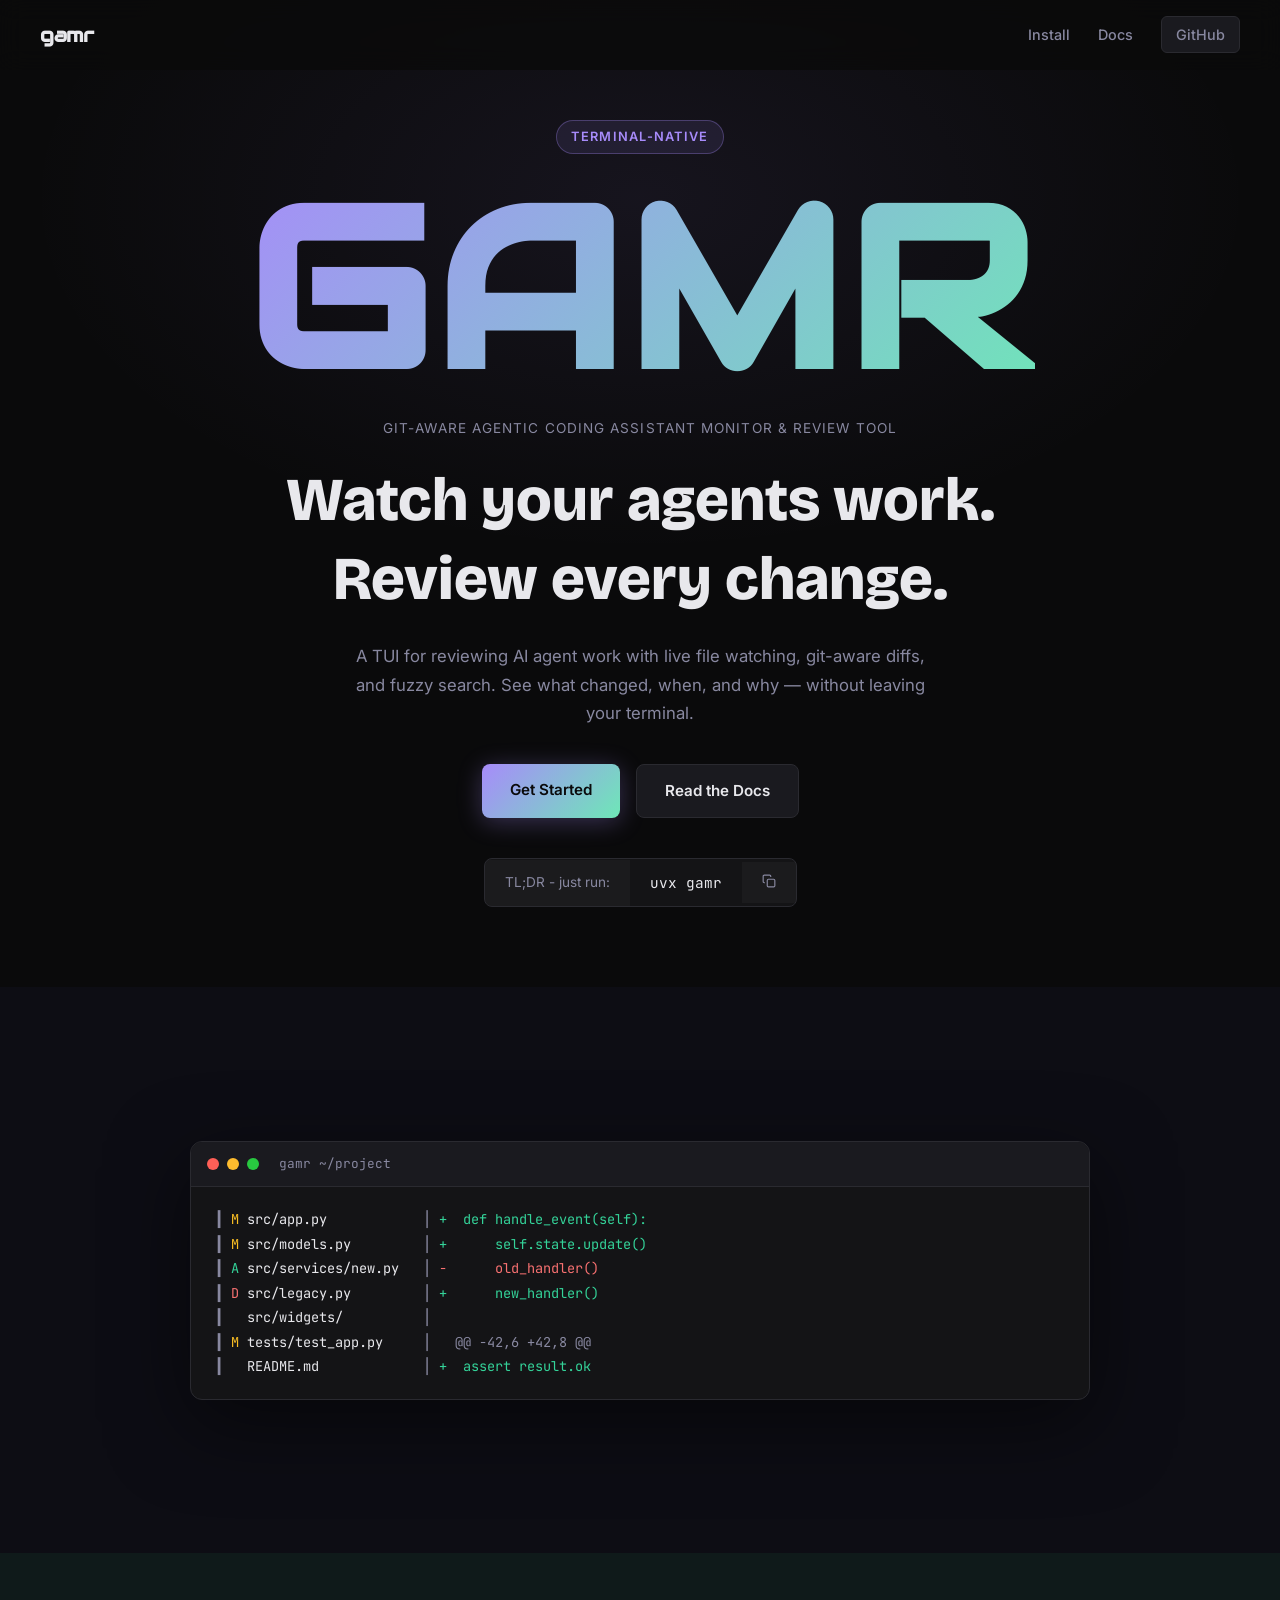
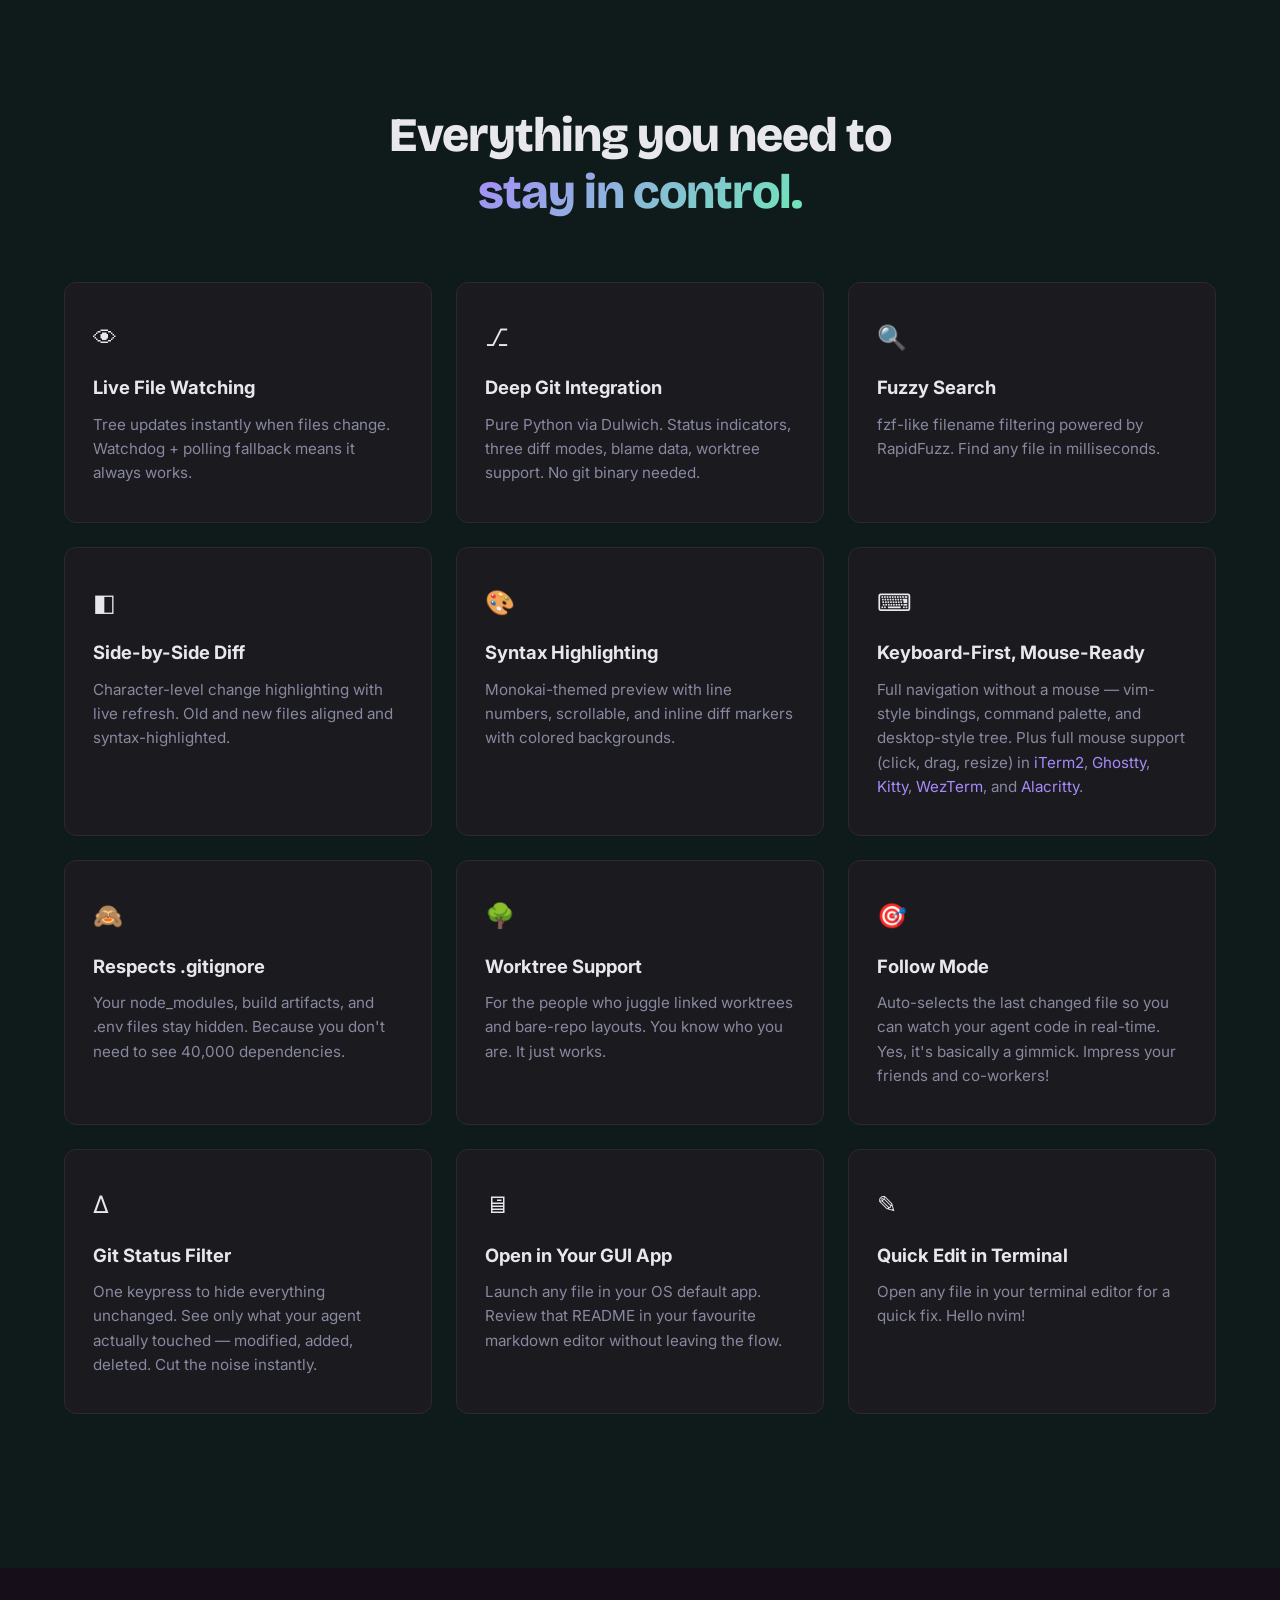
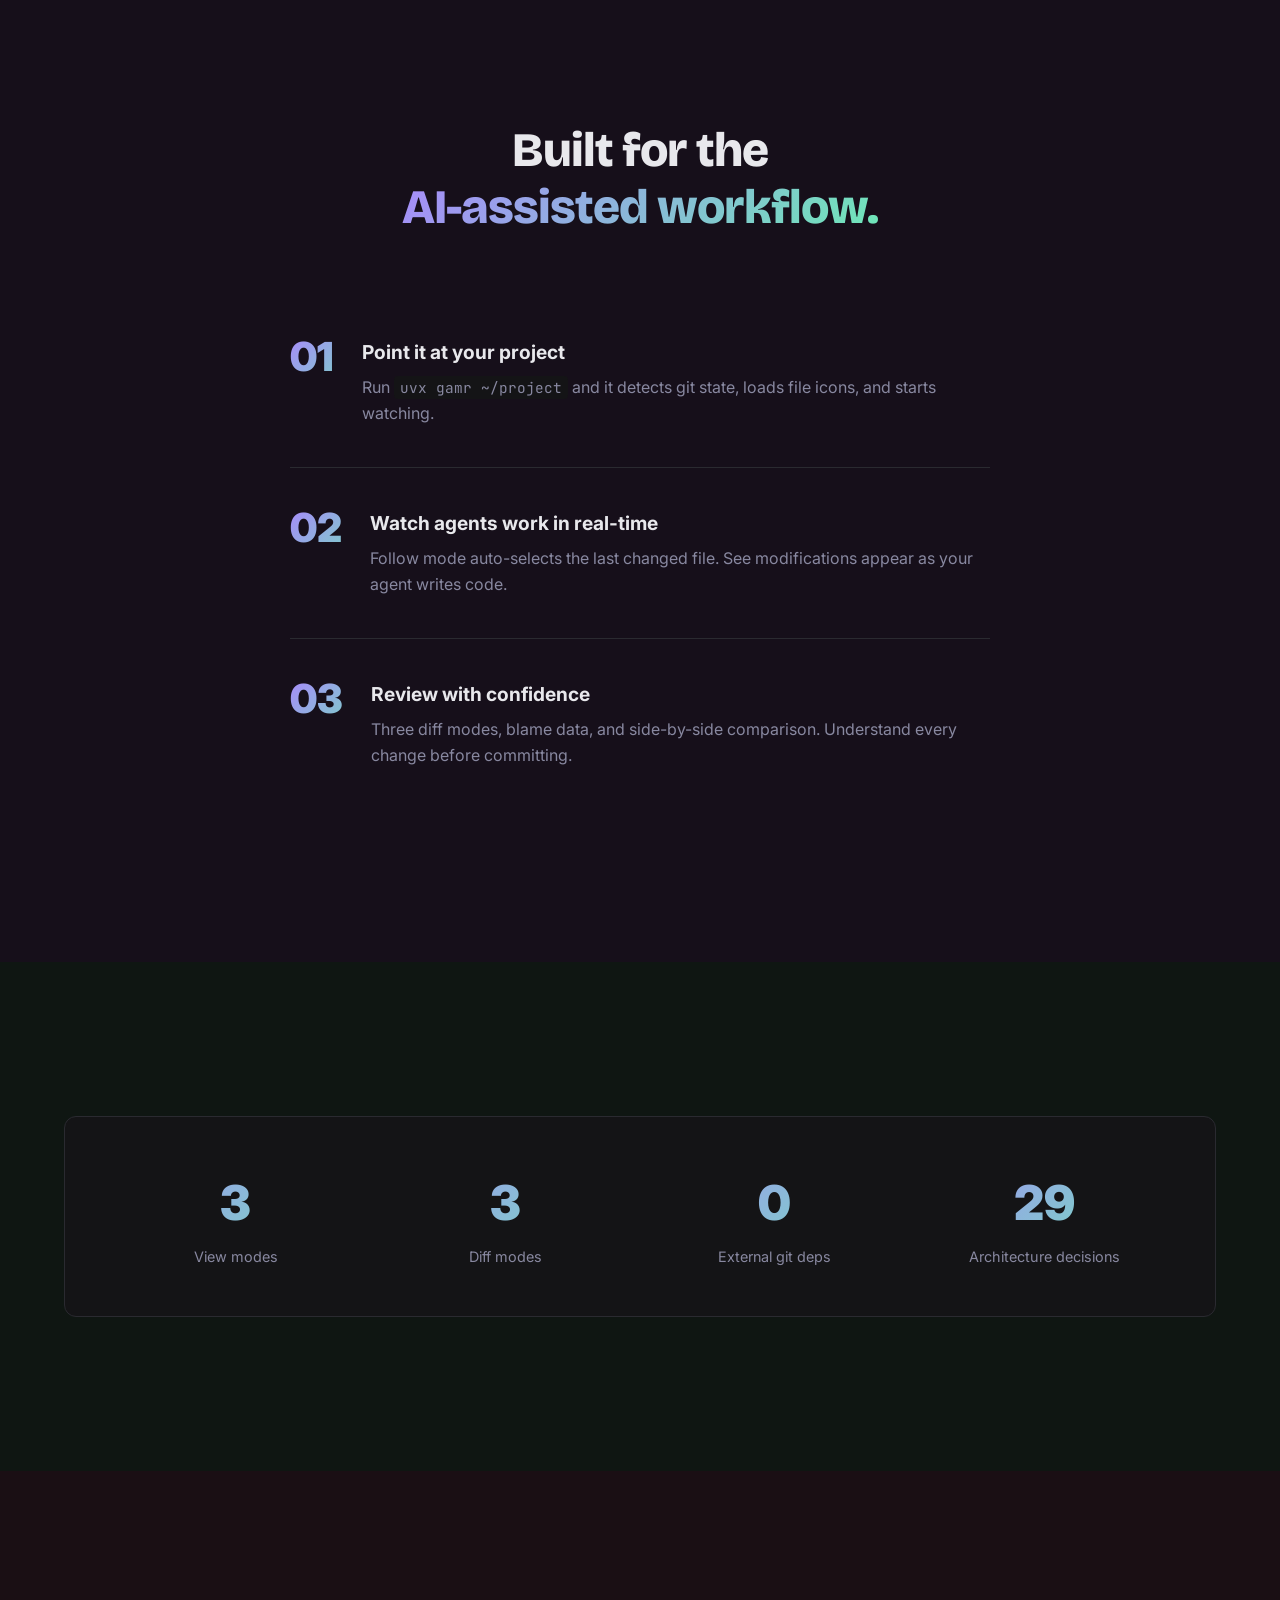
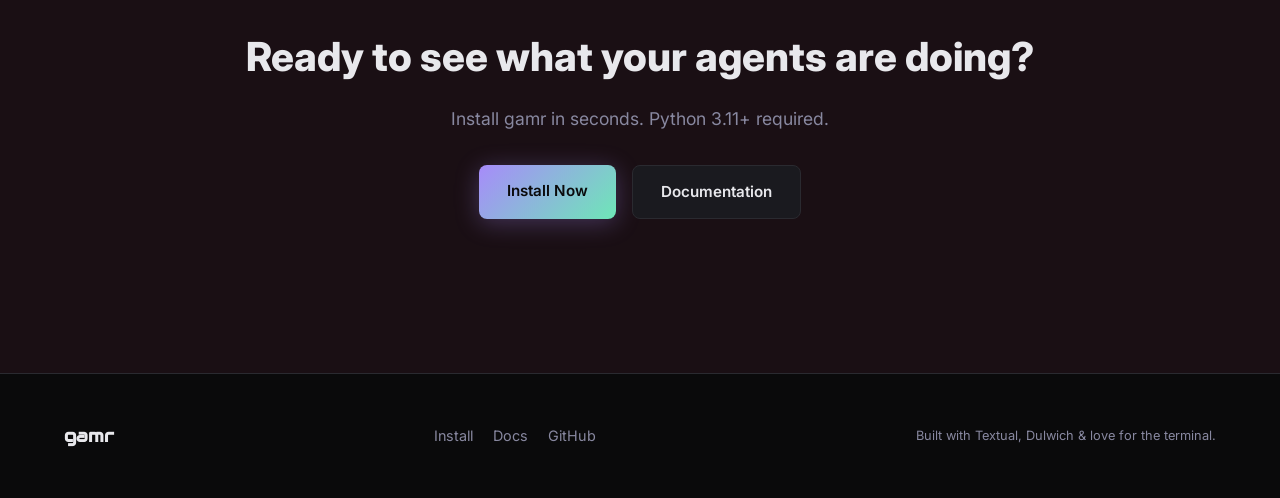
==== website/index.html @ fc8c791a "Add static marketing website" ====
<!DOCTYPE html>
<html lang="en">
<head>
  <meta charset="UTF-8">
  <meta name="viewport" content="width=device-width, initial-scale=1.0">
  <title>gamr — Git-aware Agent Monitor & Review</title>
  <meta name="description" content="A TUI for reviewing AI agent work with live watching, fuzzy search, and diff preview.">
  <link rel="stylesheet" href="style.css">
  <link rel="preconnect" href="https://fonts.googleapis.com">
  <link rel="preconnect" href="https://fonts.gstatic.com" crossorigin>
  <link href="https://fonts.googleapis.com/css2?family=Audiowide&family=Bricolage+Grotesque:wght@700;800&family=Chakra+Petch:wght@700&family=Inter:wght@400;500;600;700;800;900&family=JetBrains+Mono:wght@400;500&display=swap" rel="stylesheet">
</head>
<body>
  <nav class="nav">
    <div class="nav-inner">
      <a href="/" class="nav-logo">gamr</a>
      <div class="nav-links">
        <a href="/install.html">Install</a>
        <a href="/docs.html">Docs</a>
        <a href="https://github.com/edouard/gamr" class="nav-github">GitHub</a>
      </div>
    </div>
  </nav>

  <!-- Hero -->
  <section class="hero">
    <div class="hero-content">
      <div class="hero-badge reveal">Terminal-native</div>
      <h1 class="hero-logo reveal"><span class="gradient-text">GAMR</span></h1>
      <p class="hero-acronym reveal">Git-aware Agentic coding assistant Monitor &amp; Review tool</p>
      <p class="hero-headline reveal">Watch your agents work. Review every change.</p>
      <p class="hero-sub reveal">A TUI for reviewing AI agent work with live file watching, git-aware diffs, and fuzzy search. See what changed, when, and why — without leaving your terminal.</p>
      <div class="hero-actions reveal">
        <a href="/install.html" class="btn btn-primary">Get Started</a>
        <a href="/docs.html" class="btn btn-secondary">Read the Docs</a>
      </div>
      <div class="hero-install reveal">
        <span class="hero-install-label">TL;DR - just run:</span>
        <code>uvx gamr</code>
        <button class="hero-install-copy" data-code="uvx gamr" title="Copy">
          <svg width="14" height="14" viewBox="0 0 24 24" fill="none" stroke="currentColor" stroke-width="2"><rect x="9" y="9" width="13" height="13" rx="2"/><path d="M5 15H4a2 2 0 01-2-2V4a2 2 0 012-2h9a2 2 0 012 2v1"/></svg>
        </button>
      </div>
    </div>
  </section>

  <!-- Demo -->
  <section class="section demo-section">
    <div class="container">
      <div class="demo-window reveal">
        <div class="demo-titlebar">
          <span class="demo-dot red"></span>
          <span class="demo-dot yellow"></span>
          <span class="demo-dot green"></span>
          <span class="demo-title">gamr ~/project</span>
        </div>
        <div class="demo-body">
          <pre class="demo-code"><span class="dim">┃</span> <span class="file-m">M</span> src/app.py            <span class="dim">│</span> <span class="diff-add">+  def handle_event(self):</span>
<span class="dim">┃</span> <span class="file-m">M</span> src/models.py         <span class="dim">│</span> <span class="diff-add">+      self.state.update()</span>
<span class="dim">┃</span> <span class="file-a">A</span> src/services/new.py   <span class="dim">│</span> <span class="diff-del">-      old_handler()</span>
<span class="dim">┃</span> <span class="file-d">D</span> src/legacy.py         <span class="dim">│</span> <span class="diff-add">+      new_handler()</span>
<span class="dim">┃</span>   src/widgets/          <span class="dim">│</span>
<span class="dim">┃</span> <span class="file-m">M</span> tests/test_app.py     <span class="dim">│</span> <span class="dim">  @@ -42,6 +42,8 @@</span>
<span class="dim">┃</span>   README.md             <span class="dim">│</span> <span class="diff-add">+  assert result.ok</span></pre>
        </div>
      </div>
    </div>
  </section>

  <!-- Features -->
  <section class="section features-section">
    <div class="container">
      <h2 class="section-title reveal">Everything you need to<br><span class="gradient-text">stay in control.</span></h2>
      <div class="features-grid">
        <div class="feature-card reveal">
          <div class="feature-icon">👁</div>
          <h3>Live File Watching</h3>
          <p>Tree updates instantly when files change. Watchdog + polling fallback means it always works.</p>
        </div>
        <div class="feature-card reveal">
          <div class="feature-icon">⎇</div>
          <h3>Deep Git Integration</h3>
          <p>Pure Python via Dulwich. Status indicators, three diff modes, blame data, worktree support. No git binary needed.</p>
        </div>
        <div class="feature-card reveal">
          <div class="feature-icon">🔍</div>
          <h3>Fuzzy Search</h3>
          <p>fzf-like filename filtering powered by RapidFuzz. Find any file in milliseconds.</p>
        </div>
        <div class="feature-card reveal">
          <div class="feature-icon">◧</div>
          <h3>Side-by-Side Diff</h3>
          <p>Character-level change highlighting with live refresh. Old and new files aligned and syntax-highlighted.</p>
        </div>
        <div class="feature-card reveal">
          <div class="feature-icon">🎨</div>
          <h3>Syntax Highlighting</h3>
          <p>Monokai-themed preview with line numbers, scrollable, and inline diff markers with colored backgrounds.</p>
        </div>
        <div class="feature-card reveal">
          <div class="feature-icon">⌨</div>
          <h3>Keyboard-First, Mouse-Ready</h3>
          <p>Full navigation without a mouse — vim-style bindings, command palette, and desktop-style tree. Plus full mouse support (click, drag, resize) in <a href="https://iterm2.com/">iTerm2</a>, <a href="https://ghostty.org/">Ghostty</a>, <a href="https://sw.kovidgoyal.net/kitty/">Kitty</a>, <a href="https://wezfurlong.org/wezterm/">WezTerm</a>, and <a href="https://github.com/alacritty/alacritty">Alacritty</a>.</p>
        </div>
        <div class="feature-card reveal">
          <div class="feature-icon">🙈</div>
          <h3>Respects .gitignore</h3>
          <p>Your node_modules, build artifacts, and .env files stay hidden. Because you don't need to see 40,000 dependencies.</p>
        </div>
        <div class="feature-card reveal">
          <div class="feature-icon">🌳</div>
          <h3>Worktree Support</h3>
          <p>For the people who juggle linked worktrees and bare-repo layouts. You know who you are. It just works.</p>
        </div>
        <div class="feature-card reveal">
          <div class="feature-icon">🎯</div>
          <h3>Follow Mode</h3>
          <p>Auto-selects the last changed file so you can watch your agent code in real-time. Yes, it's basically a gimmick. Impress your friends and co-workers!</p>
        </div>
        <div class="feature-card reveal">
          <div class="feature-icon">Δ</div>
          <h3>Git Status Filter</h3>
          <p>One keypress to hide everything unchanged. See only what your agent actually touched — modified, added, deleted. Cut the noise instantly.</p>
        </div>
        <div class="feature-card reveal">
          <div class="feature-icon">🖥</div>
          <h3>Open in Your GUI App</h3>
          <p>Launch any file in your OS default app. Review that README in your favourite markdown editor without leaving the flow.</p>
        </div>
        <div class="feature-card reveal">
          <div class="feature-icon">✎</div>
          <h3>Quick Edit in Terminal</h3>
          <p>Open any file in your terminal editor for a quick fix. Hello nvim!</p>
        </div>
      </div>
    </div>
  </section>

  <!-- How it works -->
  <section class="section how-section">
    <div class="container">
      <h2 class="section-title reveal">Built for the<br><span class="gradient-text">AI-assisted workflow.</span></h2>
      <div class="how-steps">
        <div class="how-step reveal">
          <div class="how-number">01</div>
          <div class="how-content">
            <h3>Point it at your project</h3>
            <p>Run <code>uvx gamr ~/project</code> and it detects git state, loads file icons, and starts watching.</p>
          </div>
        </div>
        <div class="how-step reveal">
          <div class="how-number">02</div>
          <div class="how-content">
            <h3>Watch agents work in real-time</h3>
            <p>Follow mode auto-selects the last changed file. See modifications appear as your agent writes code.</p>
          </div>
        </div>
        <div class="how-step reveal">
          <div class="how-number">03</div>
          <div class="how-content">
            <h3>Review with confidence</h3>
            <p>Three diff modes, blame data, and side-by-side comparison. Understand every change before committing.</p>
          </div>
        </div>
      </div>
    </div>
  </section>

  <!-- Stats / Highlights -->
  <section class="section stats-section">
    <div class="container">
      <div class="stats-grid reveal">
        <div class="stat">
          <div class="stat-value">3</div>
          <div class="stat-label">View modes</div>
        </div>
        <div class="stat">
          <div class="stat-value">3</div>
          <div class="stat-label">Diff modes</div>
        </div>
        <div class="stat">
          <div class="stat-value">0</div>
          <div class="stat-label">External git deps</div>
        </div>
        <div class="stat">
          <div class="stat-value">29</div>
          <div class="stat-label">Architecture decisions</div>
        </div>
      </div>
    </div>
  </section>

  <!-- CTA -->
  <section class="section cta-section">
    <div class="container">
      <div class="cta-content reveal">
        <h2>Ready to see what your agents are doing?</h2>
        <p>Install gamr in seconds. Python 3.11+ required.</p>
        <div class="hero-actions">
          <a href="/install.html" class="btn btn-primary">Install Now</a>
          <a href="/docs.html" class="btn btn-secondary">Documentation</a>
        </div>
      </div>
    </div>
  </section>

  <footer class="footer">
    <div class="container">
      <div class="footer-inner">
        <div class="footer-brand">gamr</div>
        <div class="footer-links">
          <a href="/install.html">Install</a>
          <a href="/docs.html">Docs</a>
          <a href="https://github.com/edouard/gamr">GitHub</a>
        </div>
        <div class="footer-copy">Built with Textual, Dulwich &amp; love for the terminal.</div>
      </div>
    </div>
  </footer>

  <script src="main.js"></script>
</body>
</html>
---- website/style.css ----
/* === Reset & Base === */
*, *::before, *::after { box-sizing: border-box; margin: 0; padding: 0; }

:root {
  --bg: #0a0a0b;
  --bg-raised: #141416;
  --bg-card: #1a1a1f;
  --border: #2a2a30;
  --text: #e8e8ec;
  --text-dim: #8888a0;
  --accent: #a78bfa;
  --accent-2: #6ee7b7;
  --gradient: linear-gradient(135deg, #a78bfa 0%, #6ee7b7 100%);
  --gradient-subtle: linear-gradient(135deg, rgba(167,139,250,0.15) 0%, rgba(110,231,183,0.08) 100%);
  --font: 'Inter', -apple-system, sans-serif;
  --font-display: 'Bricolage Grotesque', sans-serif;
  --font-logo: 'Audiowide', sans-serif;
  --mono: 'JetBrains Mono', monospace;
  --radius: 12px;
  --radius-sm: 8px;
  --max-w: 1200px;
  --section-pad: clamp(80px, 12vw, 160px);
}

html { scroll-behavior: smooth; }

body {
  font-family: var(--font);
  background: var(--bg);
  color: var(--text);
  line-height: 1.6;
  -webkit-font-smoothing: antialiased;
  overflow-x: hidden;
}

a { color: var(--accent); text-decoration: none; transition: opacity 0.2s; }
a:hover { opacity: 0.8; }
code { font-family: var(--mono); font-size: 0.9em; background: var(--bg-raised); padding: 2px 6px; border-radius: 4px; }

.container { max-width: var(--max-w); margin: 0 auto; padding: 0 24px; }
.container-narrow { max-width: 800px; margin: 0 auto; padding: 0 24px; }

/* === Nav === */
.nav {
  position: fixed;
  top: 0; left: 0; right: 0;
  z-index: 100;
  padding: 16px 24px;
  backdrop-filter: blur(12px);
  background: rgba(10,10,11,0.8);
  border-bottom: 1px solid var(--border);
}
.nav-inner {
  max-width: var(--max-w);
  margin: 0 auto;
  display: flex;
  align-items: center;
  justify-content: space-between;
}
.nav-logo {
  font-family: var(--font-logo);
  font-size: 1.25rem;
  font-weight: 700;
  color: var(--text);
  letter-spacing: -0.02em;
}
.nav-links { display: flex; gap: 28px; align-items: center; }
.nav-links a { color: var(--text-dim); font-size: 0.9rem; font-weight: 500; transition: color 0.2s; }
.nav-links a:hover, .nav-links a.active { color: var(--text); opacity: 1; }
.nav-github { background: var(--bg-card); padding: 6px 14px; border-radius: 6px; border: 1px solid var(--border); }

/* === Hero === */
.hero {
  min-height: 100vh;
  display: flex;
  align-items: center;
  justify-content: center;
  text-align: center;
  padding: 120px 24px 80px;
  position: relative;
}
.hero::before {
  content: '';
  position: absolute;
  inset: 0;
  background: radial-gradient(ellipse 80% 60% at 50% 20%, rgba(167,139,250,0.08) 0%, transparent 60%);
  pointer-events: none;
}
.hero-small { min-height: 50vh; padding: 140px 24px 60px; }
.hero-content { position: relative; max-width: 800px; }
.hero-badge {
  display: inline-block;
  font-size: 0.8rem;
  font-weight: 600;
  text-transform: uppercase;
  letter-spacing: 0.1em;
  color: var(--accent);
  background: rgba(167,139,250,0.1);
  border: 1px solid rgba(167,139,250,0.3);
  padding: 6px 14px;
  border-radius: 20px;
  margin-bottom: 24px;
}
.hero h1 {
  font-size: clamp(2.5rem, 6vw, 4.5rem);
  font-weight: 800;
  line-height: 1.1;
  letter-spacing: -0.03em;
  margin-bottom: 24px;
}
.hero h1.hero-logo {
  font-family: var(--font-logo);
  font-size: clamp(5.6rem, 20vw, 14rem);
  font-weight: 700;
  line-height: 1;
  letter-spacing: 0.02em;
  margin-bottom: 16px;
  text-align: center;
}
.hero-acronym {
  font-size: 0.85rem;
  color: var(--text-dim);
  opacity: 0.6;
  letter-spacing: 0.08em;
  text-transform: uppercase;
  margin-bottom: 20px;
}
.hero-headline {
  font-family: var(--font-display);
  font-size: clamp(2.2rem, 5vw, 3.8rem);
  font-weight: 800;
  line-height: 1.3;
  margin-bottom: 24px;
  color: var(--text);
}
.gradient-text {
  background: var(--gradient);
  -webkit-background-clip: text;
  -webkit-text-fill-color: transparent;
  background-clip: text;
}
.hero-sub {
  font-size: clamp(0.9rem, 1.5vw, 1.05rem);
  color: var(--text-dim);
  max-width: 600px;
  margin: 0 auto 36px;
  line-height: 1.7;
}
.hero-actions { display: flex; gap: 16px; justify-content: center; flex-wrap: wrap; }
.hero-install {
  margin-top: 40px;
  display: inline-flex;
  align-items: center;
  background: var(--bg-raised);
  border: 1px solid var(--border);
  border-radius: var(--radius-sm);
  overflow: hidden;
}
.hero-install code { font-family: var(--mono); font-size: 0.9rem; color: var(--text); background: none; padding: 12px 20px; }
.hero-install-label { font-size: 0.85rem; color: var(--text-dim); padding: 12px 20px; background: rgba(255,255,255,0.03); }
.hero-install-divider { width: 1px; align-self: stretch; background: var(--border); }
.hero-install-copy {
  background: rgba(255,255,255,0.03);
  border: none;
  color: var(--text-dim);
  cursor: pointer;
  padding: 12px 20px;
  font-size: 0.85rem;
  transition: color 0.2s;
}
.hero-install-copy:hover { color: var(--accent); }

/* === Buttons === */
.btn {
  display: inline-block;
  padding: 14px 28px;
  border-radius: var(--radius-sm);
  font-size: 0.95rem;
  font-weight: 600;
  transition: transform 0.2s, box-shadow 0.2s;
}
.btn:hover { transform: translateY(-2px); opacity: 1; }
.btn-primary {
  background: var(--gradient);
  color: #0a0a0b;
  box-shadow: 0 4px 24px rgba(167,139,250,0.3);
}
.btn-primary:hover { box-shadow: 0 8px 32px rgba(167,139,250,0.4); }
.btn-secondary {
  background: var(--bg-card);
  color: var(--text);
  border: 1px solid var(--border);
}

/* === Sections === */
.section { padding: var(--section-pad) 24px; }
.section-title {
  font-family: var(--font-display);
  font-size: clamp(2rem, 4vw, 3rem);
  font-weight: 800;
  letter-spacing: -0.02em;
  text-align: center;
  margin-bottom: 60px;
  line-height: 1.2;
}

/* === Section backgrounds === */
.demo-section { background: #0d0d14; padding-top: var(--section-pad); }
.features-section { background: #0f1a1a; }
.how-section { background: #160f1a; }
.stats-section { background: #0f1612; }
.cta-section { background: #1a0f14; }
.demo-window {
  background: var(--bg-raised);
  border: 1px solid var(--border);
  border-radius: var(--radius);
  overflow: hidden;
  max-width: 900px;
  margin: 0 auto;
  box-shadow: 0 24px 80px rgba(0,0,0,0.5);
}
.demo-titlebar {
  display: flex;
  align-items: center;
  gap: 8px;
  padding: 12px 16px;
  background: var(--bg-card);
  border-bottom: 1px solid var(--border);
}
.demo-dot { width: 12px; height: 12px; border-radius: 50%; }
.demo-dot.red { background: #ff5f57; }
.demo-dot.yellow { background: #febc2e; }
.demo-dot.green { background: #28c840; }
.demo-title { margin-left: 12px; font-size: 0.8rem; color: var(--text-dim); font-family: var(--mono); }
.demo-body { padding: 20px 24px; overflow-x: auto; }
.demo-code {
  font-family: var(--mono);
  font-size: 0.85rem;
  line-height: 1.8;
  color: var(--text);
}
.dim { color: var(--text-dim); }
.file-m { color: #fbbf24; }
.file-a { color: #34d399; }
.file-d { color: #f87171; }
.diff-add { color: #34d399; }
.diff-del { color: #f87171; }

/* === Features Grid === */
.features-grid {
  display: grid;
  grid-template-columns: repeat(auto-fit, minmax(320px, 1fr));
  gap: 24px;
}
.feature-card {
  background: var(--bg-card);
  border: 1px solid var(--border);
  border-radius: var(--radius);
  padding: 36px 28px;
  transition: border-color 0.3s, transform 0.3s;
}
.feature-card:hover { border-color: var(--accent); transform: translateY(-4px); }
.feature-icon { font-size: 1.5rem; margin-bottom: 16px; }
.feature-card h3 { font-size: 1.15rem; font-weight: 700; margin-bottom: 10px; }
.feature-card p { color: var(--text-dim); font-size: 0.95rem; line-height: 1.6; }

/* === How it Works === */
.how-steps { max-width: 700px; margin: 0 auto; }
.how-step {
  display: flex;
  gap: 28px;
  padding: 40px 0;
  border-bottom: 1px solid var(--border);
}
.how-step:last-child { border-bottom: none; }
.how-number {
  font-size: 2.5rem;
  font-weight: 900;
  background: var(--gradient);
  -webkit-background-clip: text;
  -webkit-text-fill-color: transparent;
  background-clip: text;
  flex-shrink: 0;
  line-height: 1;
}
.how-content h3 { font-size: 1.2rem; font-weight: 700; margin-bottom: 8px; }
.how-content p { color: var(--text-dim); line-height: 1.6; }

/* === Stats === */
.stats-grid {
  display: grid;
  grid-template-columns: repeat(auto-fit, minmax(150px, 1fr));
  gap: 24px;
  text-align: center;
  padding: 48px;
  background: var(--bg-raised);
  border: 1px solid var(--border);
  border-radius: var(--radius);
}
.stat-value {
  font-size: 3rem;
  font-weight: 900;
  background: var(--gradient);
  -webkit-background-clip: text;
  -webkit-text-fill-color: transparent;
  background-clip: text;
}
.stat-label { color: var(--text-dim); font-size: 0.9rem; margin-top: 4px; }

/* === CTA === */
.cta-section { text-align: center; }
.cta-content h2 { font-size: clamp(1.8rem, 3.5vw, 2.5rem); font-weight: 800; margin-bottom: 16px; }
.cta-content p { color: var(--text-dim); font-size: 1.1rem; margin-bottom: 32px; }

/* === Footer === */
.footer {
  padding: 48px 24px;
  border-top: 1px solid var(--border);
}
.footer-inner {
  display: flex;
  align-items: center;
  justify-content: space-between;
  flex-wrap: wrap;
  gap: 16px;
}
.footer-brand { font-family: var(--font-logo); font-weight: 700; font-size: 1.1rem; }
.footer-links { display: flex; gap: 20px; }
.footer-links a { color: var(--text-dim); font-size: 0.9rem; }
.footer-copy { color: var(--text-dim); font-size: 0.8rem; }

/* === Install / Docs pages === */
.install-block, .docs-block { margin-bottom: 56px; }
.install-block h2, .docs-block h2 {
  font-size: 1.5rem;
  font-weight: 700;
  margin-bottom: 16px;
}
.install-list {
  list-style: none;
  padding: 0;
}
.install-list li {
  padding: 8px 0;
  padding-left: 20px;
  position: relative;
  color: var(--text-dim);
}
.install-list li::before {
  content: '→';
  position: absolute;
  left: 0;
  color: var(--accent);
}

/* Code blocks */
.code-block {
  background: var(--bg-raised);
  border: 1px solid var(--border);
  border-radius: var(--radius-sm);
  overflow: hidden;
}
.code-header {
  display: flex;
  justify-content: space-between;
  align-items: center;
  padding: 10px 16px;
  background: var(--bg-card);
  border-bottom: 1px solid var(--border);
  font-size: 0.8rem;
  color: var(--text-dim);
}
.copy-btn {
  background: transparent;
  border: 1px solid var(--border);
  color: var(--text-dim);
  padding: 4px 10px;
  border-radius: 4px;
  cursor: pointer;
  font-size: 0.75rem;
  transition: border-color 0.2s, color 0.2s;
}
.copy-btn:hover { border-color: var(--accent); color: var(--accent); }
.code-block pre {
  padding: 20px 24px;
  overflow-x: auto;
  font-family: var(--mono);
  font-size: 0.85rem;
  line-height: 1.7;
}

/* Keybindings table */
.keybindings-table { overflow-x: auto; }
.keybindings-table table { width: 100%; border-collapse: collapse; }
.keybindings-table th {
  text-align: left;
  padding: 12px 16px;
  border-bottom: 2px solid var(--border);
  font-weight: 600;
  font-size: 0.85rem;
  color: var(--text-dim);
  text-transform: uppercase;
  letter-spacing: 0.05em;
}
.keybindings-table td {
  padding: 10px 16px;
  border-bottom: 1px solid var(--border);
  font-size: 0.9rem;
}
.keybindings-table kbd {
  display: inline-block;
  background: var(--bg-card);
  border: 1px solid var(--border);
  padding: 2px 8px;
  border-radius: 4px;
  font-family: var(--mono);
  font-size: 0.8rem;
}

/* Docs cards */
.docs-cards { display: grid; grid-template-columns: repeat(auto-fit, minmax(220px, 1fr)); gap: 16px; }
.docs-card {
  background: var(--bg-card);
  border: 1px solid var(--border);
  border-radius: var(--radius-sm);
  padding: 24px;
}
.docs-card h4 { font-weight: 700; margin-bottom: 8px; }
.docs-card p { color: var(--text-dim); font-size: 0.9rem; }

/* Deps grid */
.deps-grid { display: grid; grid-template-columns: repeat(auto-fit, minmax(180px, 1fr)); gap: 16px; }
.dep {
  background: var(--bg-card);
  border: 1px solid var(--border);
  border-radius: var(--radius-sm);
  padding: 20px;
}
.dep h4 { margin-bottom: 4px; }
.dep h4 a { color: var(--accent); }
.dep p { color: var(--text-dim); font-size: 0.85rem; }

/* === Reveal animations === */
.reveal {
  opacity: 0;
  transform: translateY(30px);
  transition: opacity 0.7s cubic-bezier(0.16, 1, 0.3, 1), transform 0.7s cubic-bezier(0.16, 1, 0.3, 1);
}
.reveal.visible {
  opacity: 1;
  transform: translateY(0);
}

/* === Responsive === */
@media (max-width: 768px) {
  .features-grid { grid-template-columns: 1fr; }
  .how-step { flex-direction: column; gap: 12px; }
  .stats-grid { grid-template-columns: repeat(2, 1fr); padding: 32px 24px; }
  .footer-inner { flex-direction: column; text-align: center; }
  .nav-links { gap: 16px; }
}
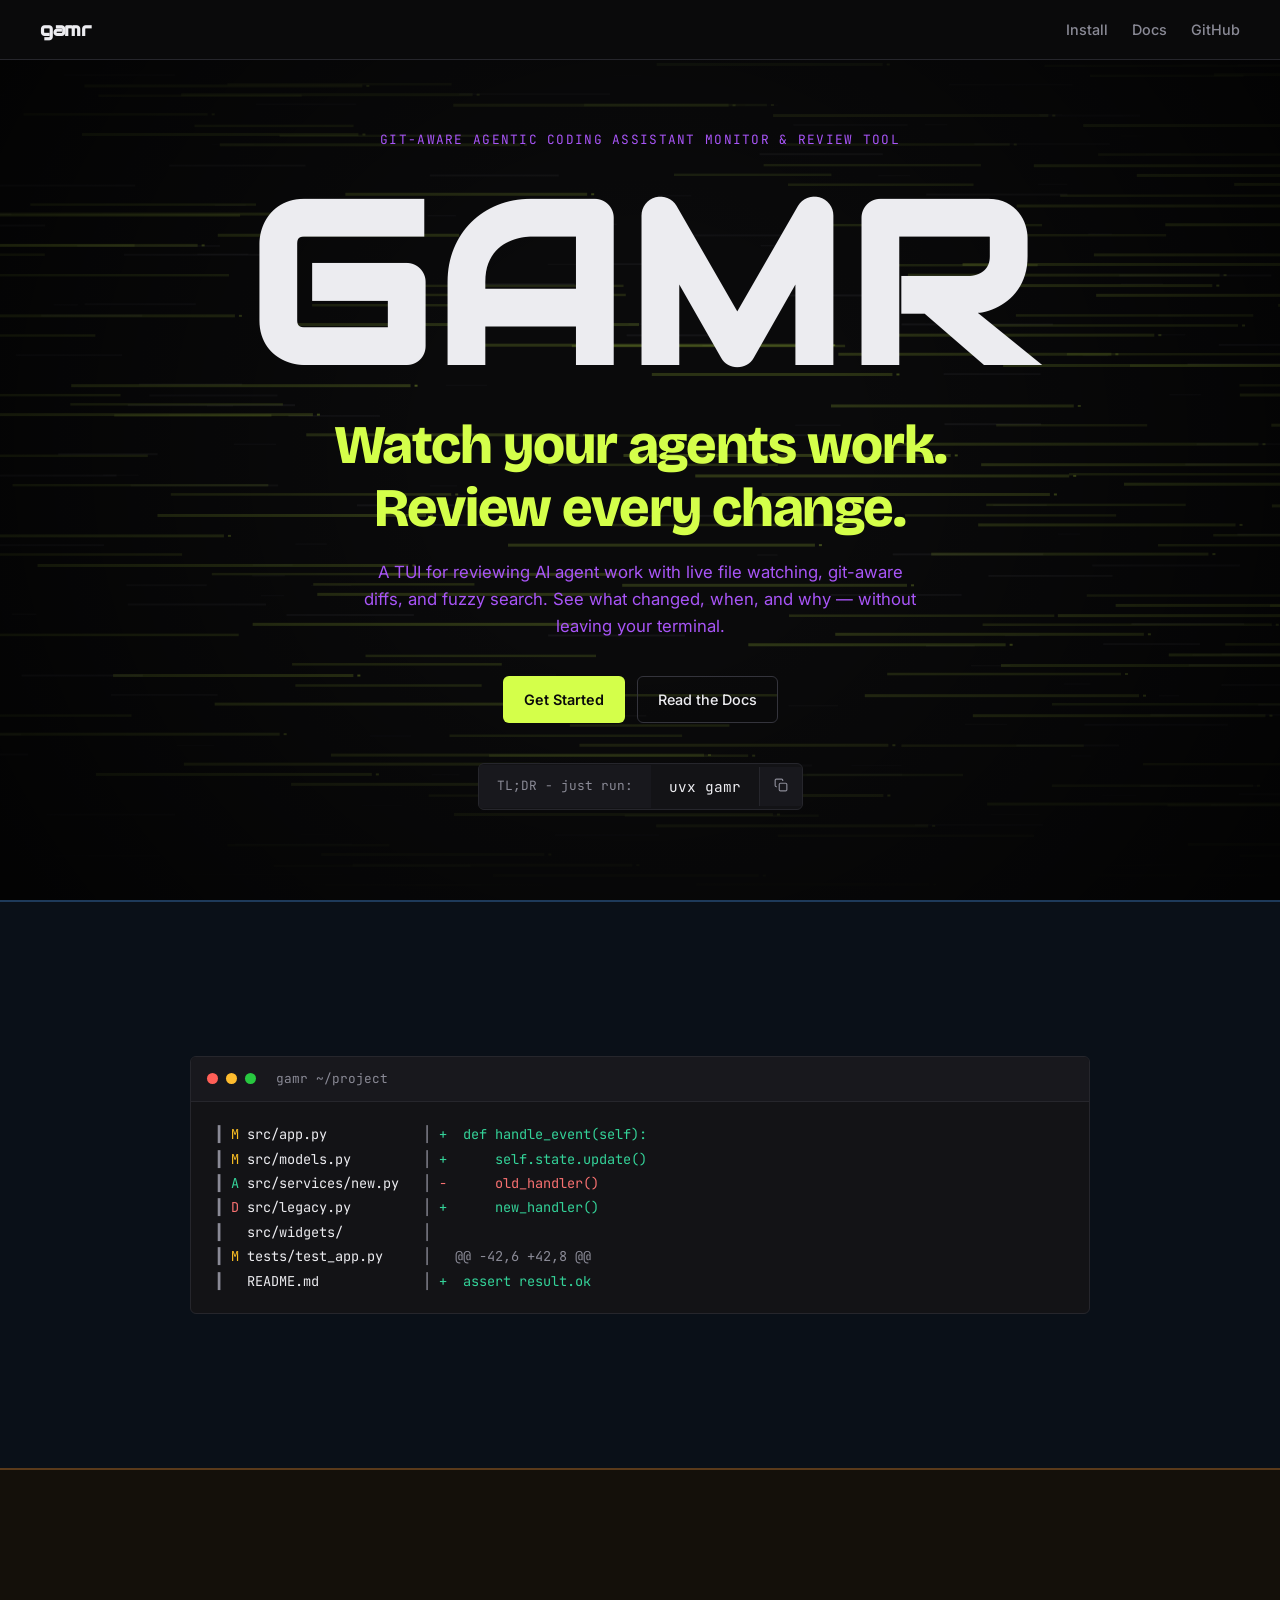
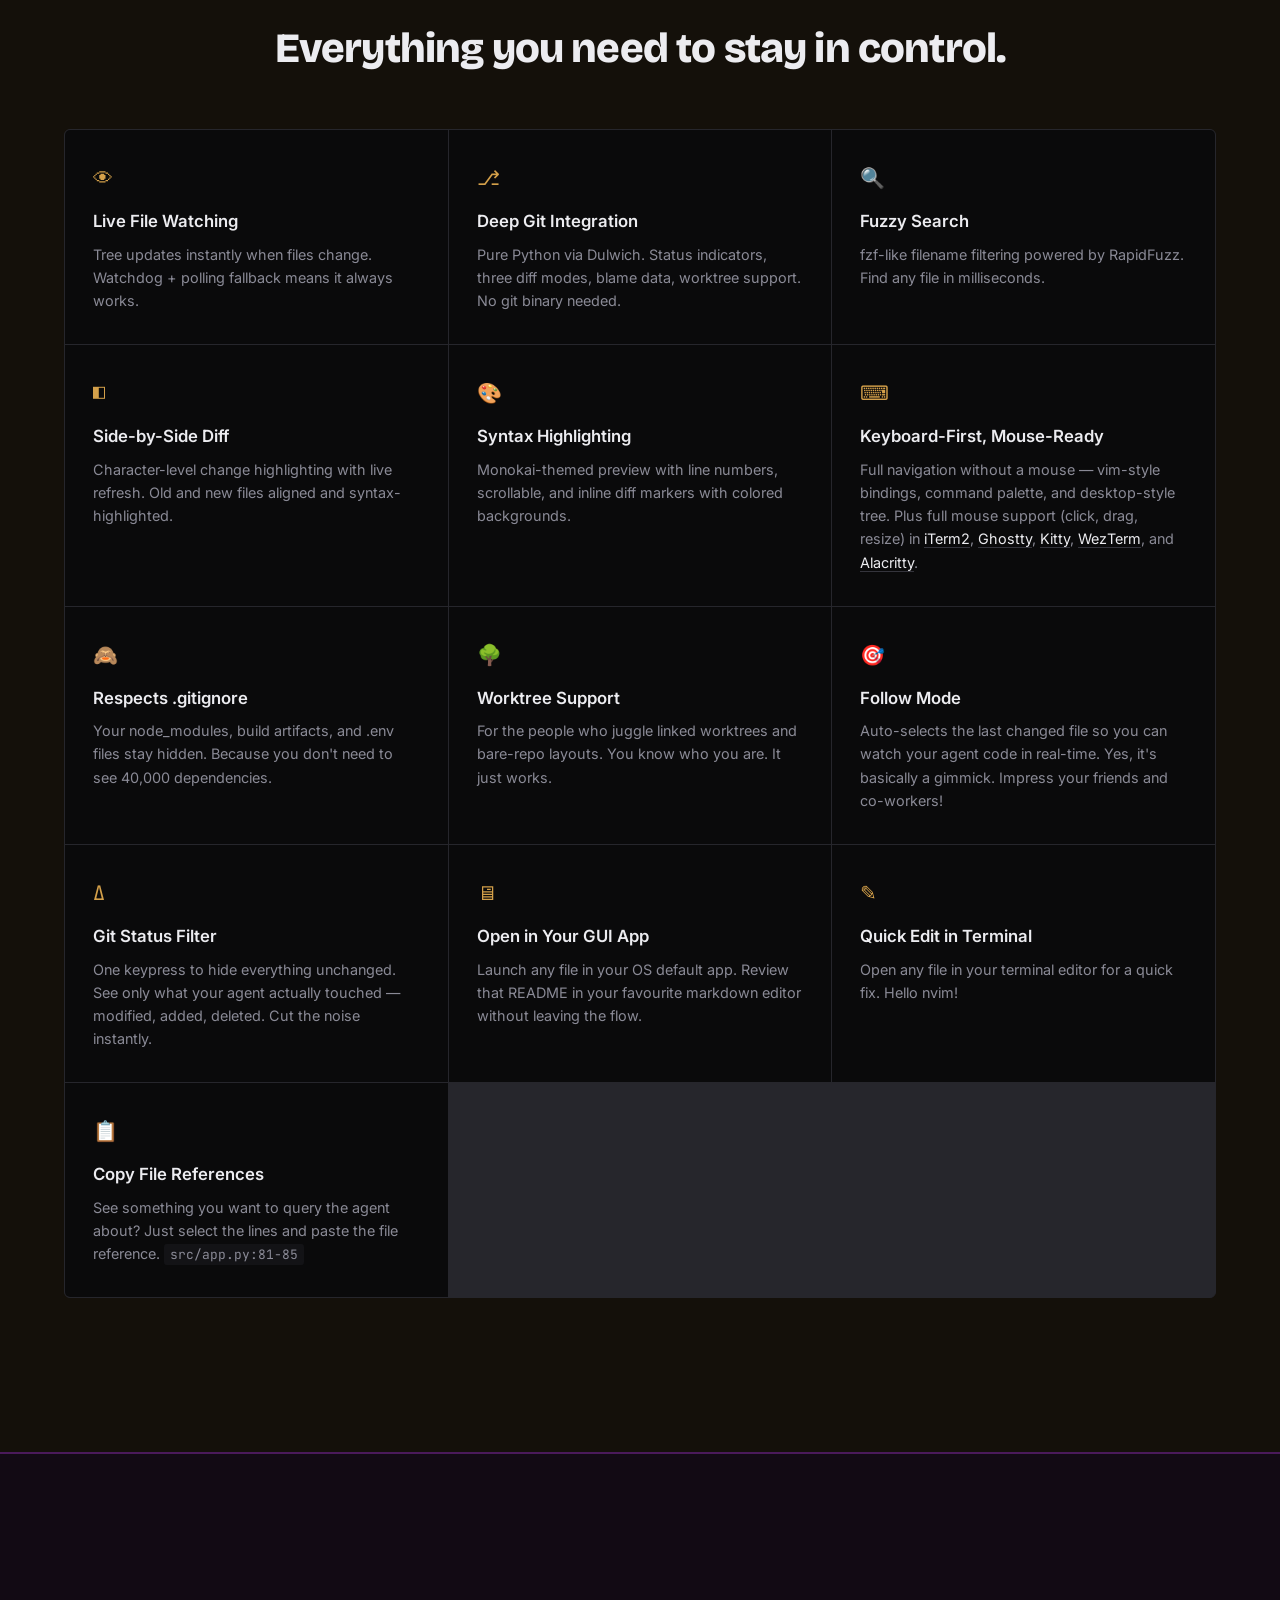
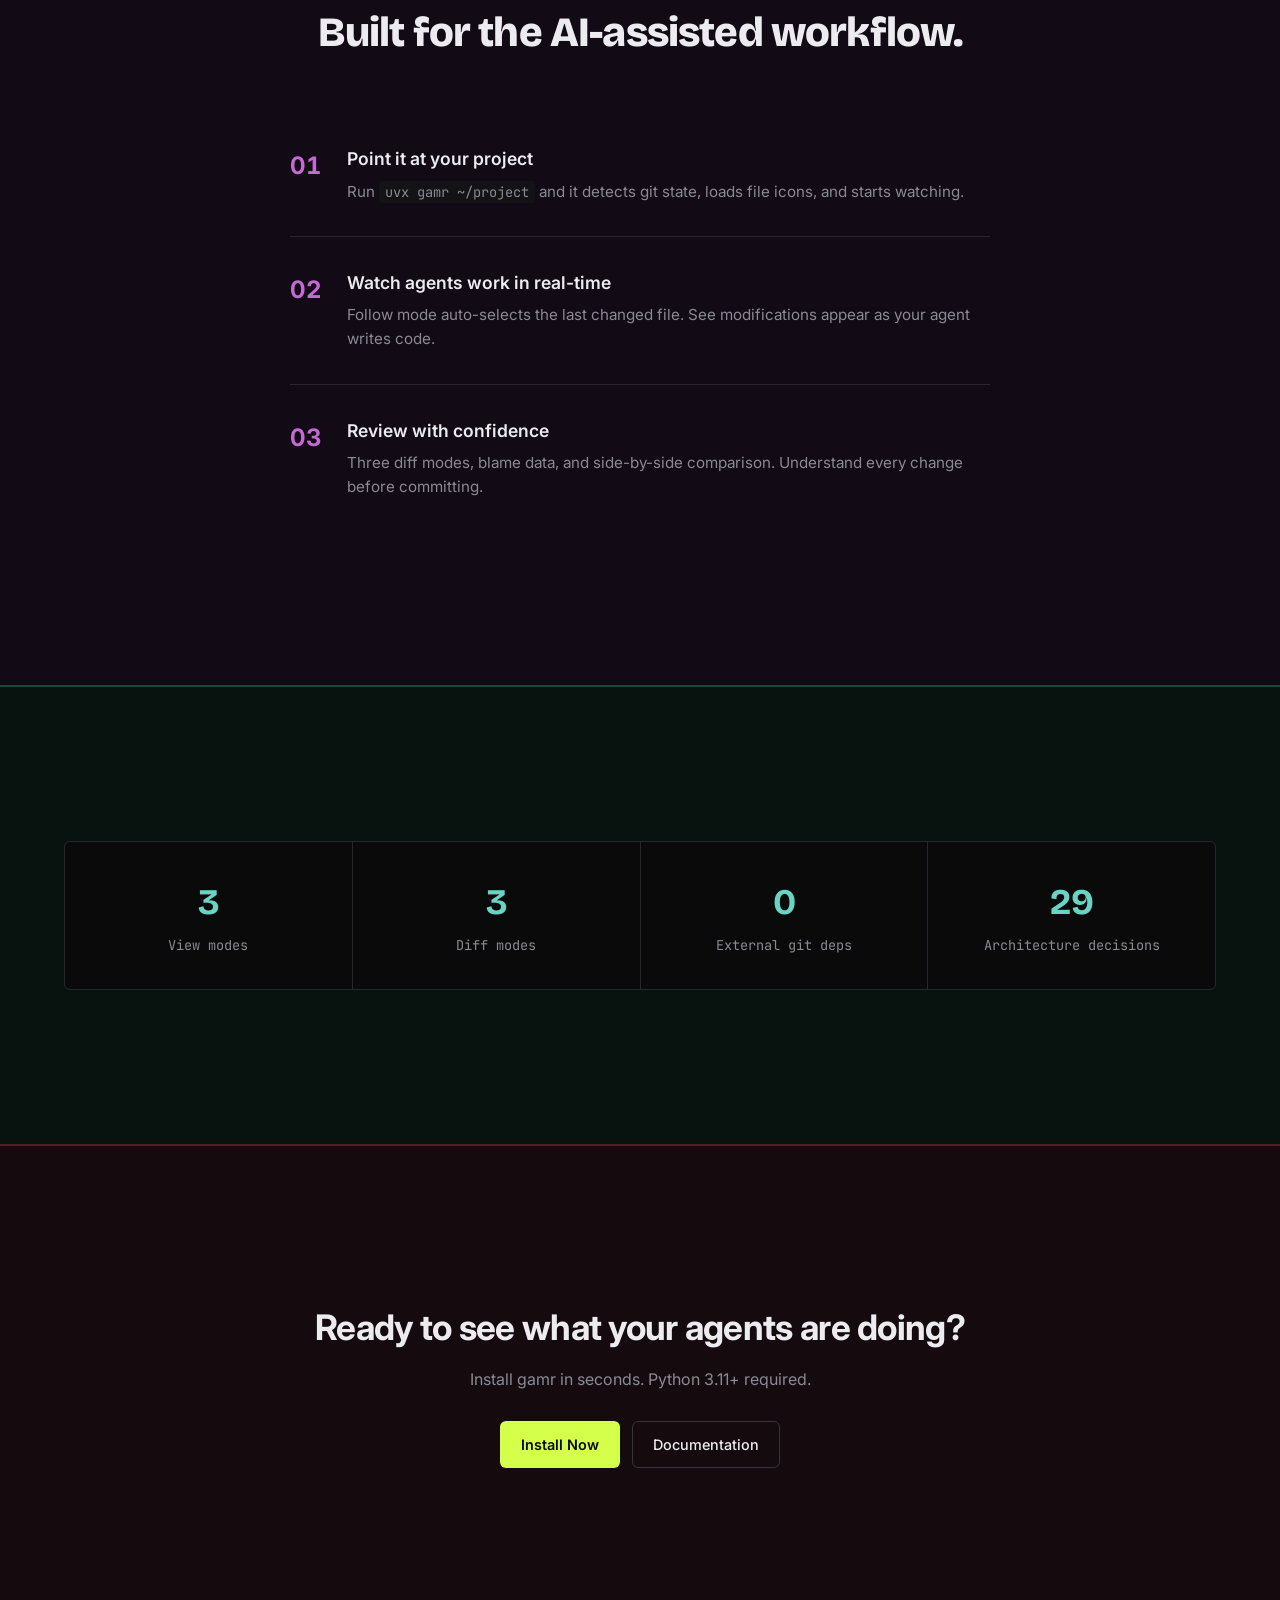
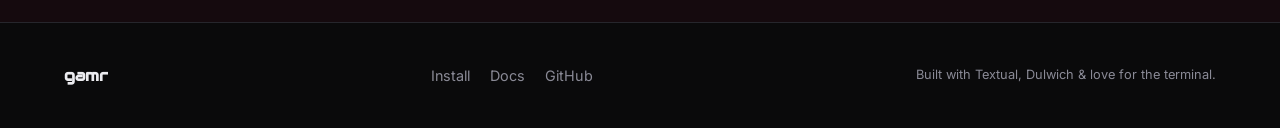
==== commit c293a1af: "Redesign website with phosphor-tinted sections, parallax hero bg, hover interactivity" ====
--- a/website/index.html
+++ b/website/index.html
@@ -24,10 +24,11 @@
 
   <!-- Hero -->
   <section class="hero">
+    <canvas class="hero-bg" aria-hidden="true"></canvas>
+    <div class="hero-vignette" aria-hidden="true"></div>
     <div class="hero-content">
-      <div class="hero-badge reveal">Terminal-native</div>
-      <h1 class="hero-logo reveal"><span class="gradient-text">GAMR</span></h1>
-      <p class="hero-acronym reveal">Git-aware Agentic coding assistant Monitor &amp; Review tool</p>
+      <div class="hero-acronym reveal">Git-aware Agentic coding assistant Monitor &amp; Review tool</div>
+      <h1 class="hero-logo reveal">GAMR</h1>
       <p class="hero-headline reveal">Watch your agents work. Review every change.</p>
       <p class="hero-sub reveal">A TUI for reviewing AI agent work with live file watching, git-aware diffs, and fuzzy search. See what changed, when, and why — without leaving your terminal.</p>
       <div class="hero-actions reveal">
@@ -70,7 +71,7 @@
   <!-- Features -->
   <section class="section features-section">
     <div class="container">
-      <h2 class="section-title reveal">Everything you need to<br><span class="gradient-text">stay in control.</span></h2>
+      <h2 class="section-title reveal">Everything you need to stay in control.</h2>
       <div class="features-grid">
         <div class="feature-card reveal">
           <div class="feature-icon">👁</div>
@@ -132,6 +133,11 @@
           <h3>Quick Edit in Terminal</h3>
           <p>Open any file in your terminal editor for a quick fix. Hello nvim!</p>
         </div>
+        <div class="feature-card reveal">
+          <div class="feature-icon">📋</div>
+          <h3>Copy File References</h3>
+          <p>See something you want to query the agent about? Just select the lines and paste the file reference. <code>src/app.py:81-85</code></p>
+        </div>
       </div>
     </div>
   </section>
@@ -139,7 +145,7 @@
   <!-- How it works -->
   <section class="section how-section">
     <div class="container">
-      <h2 class="section-title reveal">Built for the<br><span class="gradient-text">AI-assisted workflow.</span></h2>
+      <h2 class="section-title reveal">Built for the AI-assisted workflow.</h2>
       <div class="how-steps">
         <div class="how-step reveal">
           <div class="how-number">01</div>
--- a/website/style.css
+++ b/website/style.css
@@ -3,21 +3,21 @@
 
 :root {
   --bg: #0a0a0b;
-  --bg-raised: #141416;
-  --bg-card: #1a1a1f;
-  --border: #2a2a30;
-  --text: #e8e8ec;
-  --text-dim: #8888a0;
-  --accent: #a78bfa;
-  --accent-2: #6ee7b7;
-  --gradient: linear-gradient(135deg, #a78bfa 0%, #6ee7b7 100%);
-  --gradient-subtle: linear-gradient(135deg, rgba(167,139,250,0.15) 0%, rgba(110,231,183,0.08) 100%);
-  --font: 'Inter', -apple-system, sans-serif;
+  --bg-raised: #131316;
+  --bg-card: #18181d;
+  --border: #26262c;
+  --border-strong: #34343c;
+  --text: #ececf0;
+  --text-dim: #8a8a96;
+  --accent: #d4ff4a;
+  --accent-fg: #0a0a0b;
+  --purple: #a855f7;
+  --font: 'Inter', -apple-system, BlinkMacSystemFont, sans-serif;
   --font-display: 'Bricolage Grotesque', sans-serif;
   --font-logo: 'Audiowide', sans-serif;
-  --mono: 'JetBrains Mono', monospace;
-  --radius: 12px;
-  --radius-sm: 8px;
+  --mono: 'JetBrains Mono', ui-monospace, monospace;
+  --radius: 6px;
+  --radius-sm: 4px;
   --max-w: 1200px;
   --section-pad: clamp(80px, 12vw, 160px);
 }
@@ -33,9 +33,9 @@
   overflow-x: hidden;
 }
 
-a { color: var(--accent); text-decoration: none; transition: opacity 0.2s; }
-a:hover { opacity: 0.8; }
-code { font-family: var(--mono); font-size: 0.9em; background: var(--bg-raised); padding: 2px 6px; border-radius: 4px; }
+a { color: var(--text); text-decoration: none; transition: color 0.15s; }
+a:hover { color: var(--accent); }
+code { font-family: var(--mono); font-size: 0.9em; background: var(--bg-raised); padding: 2px 6px; border-radius: 3px; }
 
 .container { max-width: var(--max-w); margin: 0 auto; padding: 0 24px; }
 .container-narrow { max-width: 800px; margin: 0 auto; padding: 0 24px; }
@@ -45,9 +45,8 @@
   position: fixed;
   top: 0; left: 0; right: 0;
   z-index: 100;
-  padding: 16px 24px;
-  backdrop-filter: blur(12px);
-  background: rgba(10,10,11,0.8);
+  padding: 14px 24px;
+  background: var(--bg);
   border-bottom: 1px solid var(--border);
 }
 .nav-inner {
@@ -59,15 +58,16 @@
 }
 .nav-logo {
   font-family: var(--font-logo);
-  font-size: 1.25rem;
+  font-size: 1.2rem;
   font-weight: 700;
   color: var(--text);
   letter-spacing: -0.02em;
 }
-.nav-links { display: flex; gap: 28px; align-items: center; }
-.nav-links a { color: var(--text-dim); font-size: 0.9rem; font-weight: 500; transition: color 0.2s; }
-.nav-links a:hover, .nav-links a.active { color: var(--text); opacity: 1; }
-.nav-github { background: var(--bg-card); padding: 6px 14px; border-radius: 6px; border: 1px solid var(--border); }
+.nav-logo:hover { color: var(--text); }
+.nav-links { display: flex; gap: 24px; align-items: center; }
+.nav-links a { color: var(--text-dim); font-size: 0.9rem; font-weight: 500; }
+.nav-links a:hover, .nav-links a.active { color: var(--text); }
+.nav-github { color: var(--text-dim) !important; padding: 4px 0; }
 
 /* === Hero === */
 .hero {
@@ -78,29 +78,33 @@
   text-align: center;
   padding: 120px 24px 80px;
   position: relative;
-}
-.hero::before {
-  content: '';
+  overflow: hidden;
+}
+.hero-bg {
   position: absolute;
   inset: 0;
-  background: radial-gradient(ellipse 80% 60% at 50% 20%, rgba(167,139,250,0.08) 0%, transparent 60%);
+  width: 100%;
+  height: 100%;
+  z-index: 0;
+  opacity: 0.9;
+  mask-image: linear-gradient(to bottom, transparent 0%, black 25%, black 75%, transparent 100%);
+  -webkit-mask-image: linear-gradient(to bottom, transparent 0%, black 25%, black 75%, transparent 100%);
+}
+.hero-vignette {
+  /* Sits between the canvas (z=0) and hero-content (z=1): darkens the corners
+     of the animated rects but leaves the headline / buttons untouched. */
+  position: absolute;
+  inset: 0;
+  z-index: 0;
   pointer-events: none;
-}
-.hero-small { min-height: 50vh; padding: 140px 24px 60px; }
-.hero-content { position: relative; max-width: 800px; }
-.hero-badge {
-  display: inline-block;
-  font-size: 0.8rem;
-  font-weight: 600;
-  text-transform: uppercase;
-  letter-spacing: 0.1em;
-  color: var(--accent);
-  background: rgba(167,139,250,0.1);
-  border: 1px solid rgba(167,139,250,0.3);
-  padding: 6px 14px;
-  border-radius: 20px;
-  margin-bottom: 24px;
-}
+  background: radial-gradient(
+    circle at center,
+    transparent 0%,
+    transparent 25%,
+    rgba(0, 0, 0, 0.75) 100%
+  );
+}
+.hero-content { position: relative; max-width: 800px; z-index: 1; }
 .hero h1 {
   font-size: clamp(2.5rem, 6vw, 4.5rem);
   font-weight: 800;
@@ -116,100 +120,101 @@
   letter-spacing: 0.02em;
   margin-bottom: 16px;
   text-align: center;
+  color: var(--text);
 }
 .hero-acronym {
-  font-size: 0.85rem;
-  color: var(--text-dim);
-  opacity: 0.6;
-  letter-spacing: 0.08em;
+  font-size: 0.8rem;
+  color: var(--purple);
+  letter-spacing: 0.1em;
   text-transform: uppercase;
-  margin-bottom: 20px;
+  margin-bottom: 24px;
+  font-family: var(--mono);
 }
 .hero-headline {
   font-family: var(--font-display);
-  font-size: clamp(2.2rem, 5vw, 3.8rem);
+  font-size: clamp(2rem, 4.5vw, 3.4rem);
   font-weight: 800;
-  line-height: 1.3;
-  margin-bottom: 24px;
-  color: var(--text);
-}
-.gradient-text {
-  background: var(--gradient);
-  -webkit-background-clip: text;
-  -webkit-text-fill-color: transparent;
-  background-clip: text;
+  line-height: 1.15;
+  margin-bottom: 20px;
+  color: var(--accent);
+  letter-spacing: -0.02em;
 }
 .hero-sub {
-  font-size: clamp(0.9rem, 1.5vw, 1.05rem);
-  color: var(--text-dim);
-  max-width: 600px;
+  font-size: clamp(0.95rem, 1.4vw, 1.05rem);
+  color: var(--purple);
+  max-width: 560px;
   margin: 0 auto 36px;
-  line-height: 1.7;
-}
-.hero-actions { display: flex; gap: 16px; justify-content: center; flex-wrap: wrap; }
+  line-height: 1.6;
+}
+.hero-actions { display: flex; gap: 12px; justify-content: center; flex-wrap: wrap; }
 .hero-install {
   margin-top: 40px;
   display: inline-flex;
   align-items: center;
   background: var(--bg-raised);
   border: 1px solid var(--border);
-  border-radius: var(--radius-sm);
-  overflow: hidden;
-}
-.hero-install code { font-family: var(--mono); font-size: 0.9rem; color: var(--text); background: none; padding: 12px 20px; }
-.hero-install-label { font-size: 0.85rem; color: var(--text-dim); padding: 12px 20px; background: rgba(255,255,255,0.03); }
-.hero-install-divider { width: 1px; align-self: stretch; background: var(--border); }
+  border-radius: var(--radius);
+  overflow: hidden;
+}
+.hero-install code { font-family: var(--mono); font-size: 0.9rem; color: var(--text); background: none; padding: 11px 18px; }
+.hero-install-label { font-size: 0.8rem; color: var(--text-dim); padding: 11px 18px; background: var(--bg-card); font-family: var(--mono); }
 .hero-install-copy {
-  background: rgba(255,255,255,0.03);
+  background: var(--bg-card);
   border: none;
+  border-left: 1px solid var(--border);
   color: var(--text-dim);
   cursor: pointer;
-  padding: 12px 20px;
+  padding: 11px 14px;
   font-size: 0.85rem;
-  transition: color 0.2s;
+  transition: color 0.15s, background 0.15s;
 }
 .hero-install-copy:hover { color: var(--accent); }
 
 /* === Buttons === */
 .btn {
   display: inline-block;
-  padding: 14px 28px;
-  border-radius: var(--radius-sm);
-  font-size: 0.95rem;
+  padding: 11px 20px;
+  border-radius: var(--radius);
+  font-size: 0.9rem;
+  font-weight: 500;
+  transition: background 0.15s, border-color 0.15s, color 0.15s;
+  border: 1px solid transparent;
+}
+.btn:hover { opacity: 1; }
+.btn-primary {
+  background: var(--accent);
+  color: var(--accent-fg);
   font-weight: 600;
-  transition: transform 0.2s, box-shadow 0.2s;
-}
-.btn:hover { transform: translateY(-2px); opacity: 1; }
-.btn-primary {
-  background: var(--gradient);
-  color: #0a0a0b;
-  box-shadow: 0 4px 24px rgba(167,139,250,0.3);
-}
-.btn-primary:hover { box-shadow: 0 8px 32px rgba(167,139,250,0.4); }
+}
+.btn-primary:hover { background: #c4ef3a; color: var(--accent-fg); }
 .btn-secondary {
-  background: var(--bg-card);
-  color: var(--text);
-  border: 1px solid var(--border);
-}
+  background: transparent;
+  color: var(--text);
+  border-color: var(--border-strong);
+}
+.btn-secondary:hover { border-color: var(--text); color: var(--text); }
 
 /* === Sections === */
 .section { padding: var(--section-pad) 24px; }
 .section-title {
   font-family: var(--font-display);
-  font-size: clamp(2rem, 4vw, 3rem);
+  font-size: clamp(1.8rem, 3.5vw, 2.6rem);
   font-weight: 800;
   letter-spacing: -0.02em;
   text-align: center;
-  margin-bottom: 60px;
+  margin-bottom: 56px;
   line-height: 1.2;
-}
-
-/* === Section backgrounds === */
-.demo-section { background: #0d0d14; padding-top: var(--section-pad); }
-.features-section { background: #0f1a1a; }
-.how-section { background: #160f1a; }
-.stats-section { background: #0f1612; }
-.cta-section { background: #1a0f14; }
+  color: var(--text);
+}
+
+/* Section backgrounds: CRT/phosphor-inspired dark hues.
+   Each section has a distinct hue tint and a thin top accent stripe. */
+.demo-section      { background: #0a1018; border-top: 2px solid #1e3a5a; }       /* cyan-blue: technical */
+.features-section  { background: #14100a; border-top: 2px solid #5a3a1a; }       /* amber: warm */
+.how-section       { background: #120a14; border-top: 2px solid #4a1a5a; }       /* magenta */
+.stats-section     { background: #08120f; border-top: 2px solid #1a4a3a; }       /* teal */
+.cta-section       { background: #150a0e; border-top: 2px solid #5a1a2a; }       /* red-rose */
+
 .demo-window {
   background: var(--bg-raised);
   border: 1px solid var(--border);
@@ -217,7 +222,6 @@
   overflow: hidden;
   max-width: 900px;
   margin: 0 auto;
-  box-shadow: 0 24px 80px rgba(0,0,0,0.5);
 }
 .demo-titlebar {
   display: flex;
@@ -227,7 +231,7 @@
   background: var(--bg-card);
   border-bottom: 1px solid var(--border);
 }
-.demo-dot { width: 12px; height: 12px; border-radius: 50%; }
+.demo-dot { width: 11px; height: 11px; border-radius: 50%; background: var(--border); }
 .demo-dot.red { background: #ff5f57; }
 .demo-dot.yellow { background: #febc2e; }
 .demo-dot.green { background: #28c840; }
@@ -250,71 +254,79 @@
 .features-grid {
   display: grid;
   grid-template-columns: repeat(auto-fit, minmax(320px, 1fr));
-  gap: 24px;
+  gap: 1px;
+  background: var(--border);
+  border: 1px solid var(--border);
+  border-radius: var(--radius);
+  overflow: hidden;
 }
 .feature-card {
-  background: var(--bg-card);
-  border: 1px solid var(--border);
-  border-radius: var(--radius);
-  padding: 36px 28px;
-  transition: border-color 0.3s, transform 0.3s;
-}
-.feature-card:hover { border-color: var(--accent); transform: translateY(-4px); }
-.feature-icon { font-size: 1.5rem; margin-bottom: 16px; }
-.feature-card h3 { font-size: 1.15rem; font-weight: 700; margin-bottom: 10px; }
-.feature-card p { color: var(--text-dim); font-size: 0.95rem; line-height: 1.6; }
+  background: var(--bg);
+  padding: 32px 28px;
+  transition: background 0.15s;
+}
+.feature-card:hover { background: var(--bg-raised); }
+.feature-icon { font-size: 1.25rem; margin-bottom: 14px; color: var(--text-dim); font-family: var(--mono); }
+.features-section .feature-icon { color: #d4a04a; }   /* amber accent for features section */
+.feature-card h3 { font-size: 1.05rem; font-weight: 600; margin-bottom: 8px; color: var(--text); }
+.feature-card p { color: var(--text-dim); font-size: 0.9rem; line-height: 1.6; }
+.feature-card a { color: var(--text); border-bottom: 1px solid var(--border-strong); }
+.feature-card a:hover { color: var(--accent); border-color: var(--accent); }
 
 /* === How it Works === */
 .how-steps { max-width: 700px; margin: 0 auto; }
 .how-step {
   display: flex;
-  gap: 28px;
-  padding: 40px 0;
+  gap: 24px;
+  padding: 32px 0;
   border-bottom: 1px solid var(--border);
 }
 .how-step:last-child { border-bottom: none; }
 .how-number {
-  font-size: 2.5rem;
-  font-weight: 900;
-  background: var(--gradient);
-  -webkit-background-clip: text;
-  -webkit-text-fill-color: transparent;
-  background-clip: text;
+  font-size: 1.5rem;
+  font-weight: 700;
+  color: var(--text-dim);
+  font-family: var(--font-mono);
   flex-shrink: 0;
-  line-height: 1;
-}
-.how-content h3 { font-size: 1.2rem; font-weight: 700; margin-bottom: 8px; }
-.how-content p { color: var(--text-dim); line-height: 1.6; }
+  padding-top: 2px;
+  letter-spacing: 0.02em;
+  font-variant-numeric: tabular-nums;
+}
+.how-section .how-number { color: #c46ad4; }   /* magenta accent for how section */
+.how-content h3 { font-size: 1.1rem; font-weight: 600; margin-bottom: 6px; color: var(--text); }
+.how-content p { color: var(--text-dim); line-height: 1.6; font-size: 0.95rem; }
 
 /* === Stats === */
 .stats-grid {
   display: grid;
   grid-template-columns: repeat(auto-fit, minmax(150px, 1fr));
-  gap: 24px;
+  gap: 1px;
+  background: var(--border);
+  border: 1px solid var(--border);
+  border-radius: var(--radius);
+  overflow: hidden;
+}
+.stat {
+  background: var(--bg);
+  padding: 32px 16px;
   text-align: center;
-  padding: 48px;
-  background: var(--bg-raised);
-  border: 1px solid var(--border);
-  border-radius: var(--radius);
 }
 .stat-value {
-  font-size: 3rem;
-  font-weight: 900;
-  background: var(--gradient);
-  -webkit-background-clip: text;
-  -webkit-text-fill-color: transparent;
-  background-clip: text;
-}
-.stat-label { color: var(--text-dim); font-size: 0.9rem; margin-top: 4px; }
+  font-size: 2.25rem;
+  font-weight: 700;
+  color: var(--text);
+  font-family: var(--font-display);
+  letter-spacing: -0.02em;
+}
+.stats-section .stat-value { color: #6ad4c4; }   /* teal accent for stats section */
+.stat-label { color: var(--text-dim); font-size: 0.85rem; margin-top: 4px; font-family: var(--mono); }
 
 /* === CTA === */
 .cta-section { text-align: center; }
-.cta-content h2 { font-size: clamp(1.8rem, 3.5vw, 2.5rem); font-weight: 800; margin-bottom: 16px; }
-.cta-content p { color: var(--text-dim); font-size: 1.1rem; margin-bottom: 32px; }
-
-/* === Footer === */
+.cta-content h2 { font-size: clamp(1.6rem, 3vw, 2.2rem); font-weight: 700; margin-bottom: 12px; color: var(--text); letter-spacing: -0.02em; }
+.cta-content p { color: var(--text-dim); font-size: 1rem; margin-bottom: 28px; }
 .footer {
-  padding: 48px 24px;
+  padding: 40px 24px;
   border-top: 1px solid var(--border);
 }
 .footer-inner {
@@ -324,127 +336,141 @@
   flex-wrap: wrap;
   gap: 16px;
 }
-.footer-brand { font-family: var(--font-logo); font-weight: 700; font-size: 1.1rem; }
+.footer-brand { font-family: var(--font-logo); font-weight: 700; font-size: 1rem; color: var(--text); }
 .footer-links { display: flex; gap: 20px; }
 .footer-links a { color: var(--text-dim); font-size: 0.9rem; }
+.footer-links a:hover { color: var(--text); }
 .footer-copy { color: var(--text-dim); font-size: 0.8rem; }
 
 /* === Install / Docs pages === */
+.hero-small { min-height: 40vh; padding: 140px 24px 60px; }
+.hero-small h1 { font-size: clamp(2rem, 4vw, 3rem); margin-bottom: 12px; }
+
 .install-block, .docs-block { margin-bottom: 56px; }
 .install-block h2, .docs-block h2 {
-  font-size: 1.5rem;
-  font-weight: 700;
+  font-size: 1.25rem;
+  font-weight: 600;
   margin-bottom: 16px;
+  color: var(--text);
 }
 .install-list {
   list-style: none;
   padding: 0;
 }
 .install-list li {
-  padding: 8px 0;
+  padding: 6px 0;
   padding-left: 20px;
   position: relative;
   color: var(--text-dim);
+  font-size: 0.95rem;
 }
 .install-list li::before {
-  content: '→';
+  content: '–';
   position: absolute;
   left: 0;
-  color: var(--accent);
-}
+  color: var(--text-dim);
+}
+.install-list a { color: var(--text); border-bottom: 1px solid var(--border-strong); }
+.install-list a:hover { color: var(--accent); border-color: var(--accent); }
 
 /* Code blocks */
 .code-block {
   background: var(--bg-raised);
   border: 1px solid var(--border);
-  border-radius: var(--radius-sm);
+  border-radius: var(--radius);
   overflow: hidden;
 }
 .code-header {
   display: flex;
   justify-content: space-between;
   align-items: center;
-  padding: 10px 16px;
+  padding: 8px 14px;
   background: var(--bg-card);
   border-bottom: 1px solid var(--border);
   font-size: 0.8rem;
   color: var(--text-dim);
+  font-family: var(--mono);
 }
 .copy-btn {
   background: transparent;
   border: 1px solid var(--border);
   color: var(--text-dim);
-  padding: 4px 10px;
-  border-radius: 4px;
+  padding: 3px 10px;
+  border-radius: 3px;
   cursor: pointer;
   font-size: 0.75rem;
-  transition: border-color 0.2s, color 0.2s;
-}
-.copy-btn:hover { border-color: var(--accent); color: var(--accent); }
+  font-family: var(--mono);
+  transition: color 0.15s, border-color 0.15s;
+}
+.copy-btn:hover { border-color: var(--text); color: var(--text); }
 .code-block pre {
-  padding: 20px 24px;
+  padding: 18px 20px;
   overflow-x: auto;
   font-family: var(--mono);
   font-size: 0.85rem;
   line-height: 1.7;
+  color: var(--text);
 }
 
 /* Keybindings table */
-.keybindings-table { overflow-x: auto; }
+.keybindings-table { overflow-x: auto; border: 1px solid var(--border); border-radius: var(--radius); }
 .keybindings-table table { width: 100%; border-collapse: collapse; }
 .keybindings-table th {
   text-align: left;
-  padding: 12px 16px;
-  border-bottom: 2px solid var(--border);
-  font-weight: 600;
-  font-size: 0.85rem;
-  color: var(--text-dim);
-  text-transform: uppercase;
-  letter-spacing: 0.05em;
+  padding: 10px 16px;
+  border-bottom: 1px solid var(--border);
+  font-weight: 500;
+  font-size: 0.8rem;
+  color: var(--text-dim);
+  font-family: var(--mono);
 }
 .keybindings-table td {
-  padding: 10px 16px;
+  padding: 9px 16px;
   border-bottom: 1px solid var(--border);
   font-size: 0.9rem;
-}
+  color: var(--text);
+}
+.keybindings-table tr:last-child td { border-bottom: none; }
 .keybindings-table kbd {
   display: inline-block;
   background: var(--bg-card);
   border: 1px solid var(--border);
-  padding: 2px 8px;
-  border-radius: 4px;
+  padding: 1px 7px;
+  border-radius: 3px;
   font-family: var(--mono);
   font-size: 0.8rem;
+  color: var(--text);
 }
 
 /* Docs cards */
-.docs-cards { display: grid; grid-template-columns: repeat(auto-fit, minmax(220px, 1fr)); gap: 16px; }
+.docs-cards { display: grid; grid-template-columns: repeat(auto-fit, minmax(220px, 1fr)); gap: 12px; }
 .docs-card {
-  background: var(--bg-card);
-  border: 1px solid var(--border);
-  border-radius: var(--radius-sm);
-  padding: 24px;
-}
-.docs-card h4 { font-weight: 700; margin-bottom: 8px; }
-.docs-card p { color: var(--text-dim); font-size: 0.9rem; }
+  background: var(--bg-raised);
+  border: 1px solid var(--border);
+  border-radius: var(--radius);
+  padding: 20px;
+}
+.docs-card h4 { font-weight: 600; margin-bottom: 6px; font-size: 0.95rem; }
+.docs-card p { color: var(--text-dim); font-size: 0.9rem; line-height: 1.5; }
 
 /* Deps grid */
-.deps-grid { display: grid; grid-template-columns: repeat(auto-fit, minmax(180px, 1fr)); gap: 16px; }
+.deps-grid { display: grid; grid-template-columns: repeat(auto-fit, minmax(180px, 1fr)); gap: 12px; }
 .dep {
-  background: var(--bg-card);
-  border: 1px solid var(--border);
-  border-radius: var(--radius-sm);
-  padding: 20px;
-}
-.dep h4 { margin-bottom: 4px; }
-.dep h4 a { color: var(--accent); }
+  background: var(--bg-raised);
+  border: 1px solid var(--border);
+  border-radius: var(--radius);
+  padding: 18px;
+}
+.dep h4 { margin-bottom: 4px; font-size: 0.95rem; font-weight: 600; }
+.dep h4 a { color: var(--text); }
+.dep h4 a:hover { color: var(--accent); }
 .dep p { color: var(--text-dim); font-size: 0.85rem; }
 
 /* === Reveal animations === */
 .reveal {
   opacity: 0;
-  transform: translateY(30px);
-  transition: opacity 0.7s cubic-bezier(0.16, 1, 0.3, 1), transform 0.7s cubic-bezier(0.16, 1, 0.3, 1);
+  transform: translateY(12px);
+  transition: opacity 0.4s ease, transform 0.4s ease;
 }
 .reveal.visible {
   opacity: 1;
@@ -454,8 +480,10 @@
 /* === Responsive === */
 @media (max-width: 768px) {
   .features-grid { grid-template-columns: 1fr; }
-  .how-step { flex-direction: column; gap: 12px; }
-  .stats-grid { grid-template-columns: repeat(2, 1fr); padding: 32px 24px; }
+  .how-step { flex-direction: column; gap: 8px; }
+  .stats-grid { grid-template-columns: repeat(2, 1fr); }
   .footer-inner { flex-direction: column; text-align: center; }
   .nav-links { gap: 16px; }
-}
+  .hero-install { flex-direction: column; align-items: stretch; }
+  .hero-install-copy { border-left: none; border-top: 1px solid var(--border); }
+}
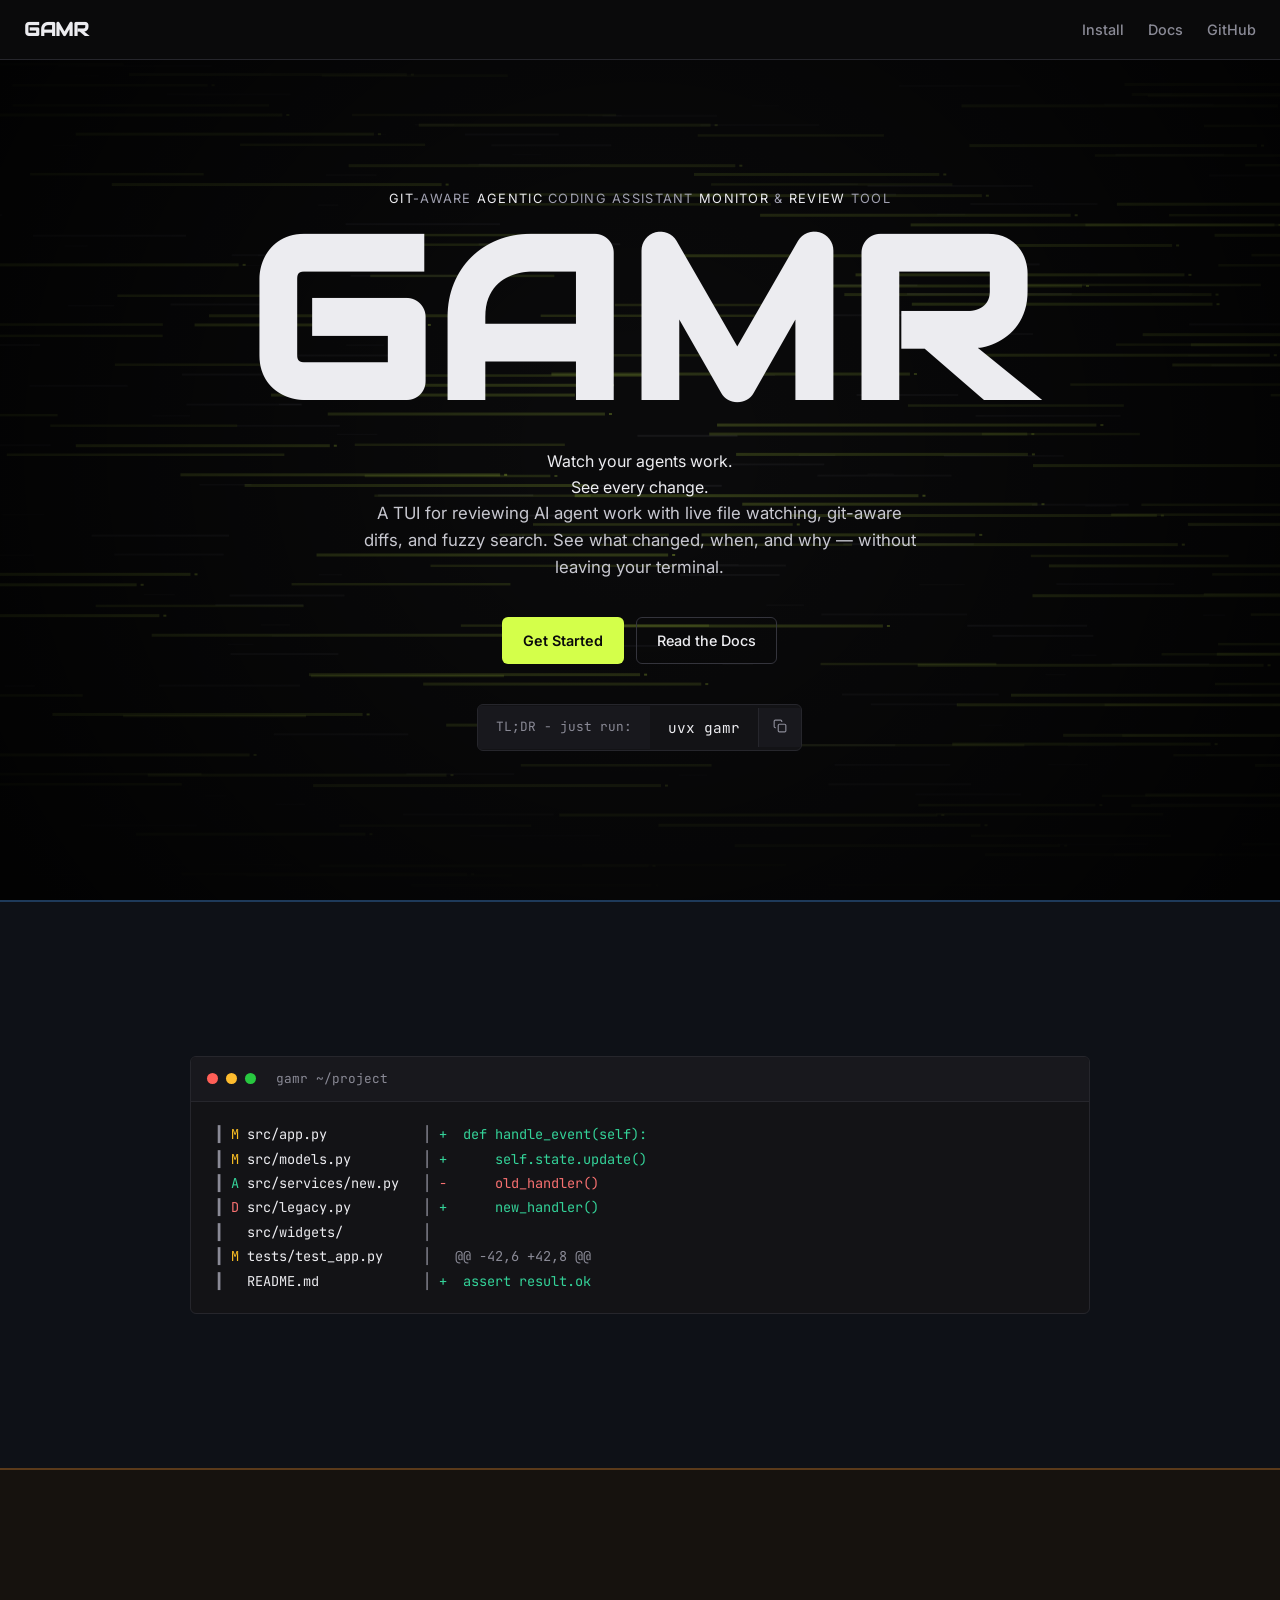
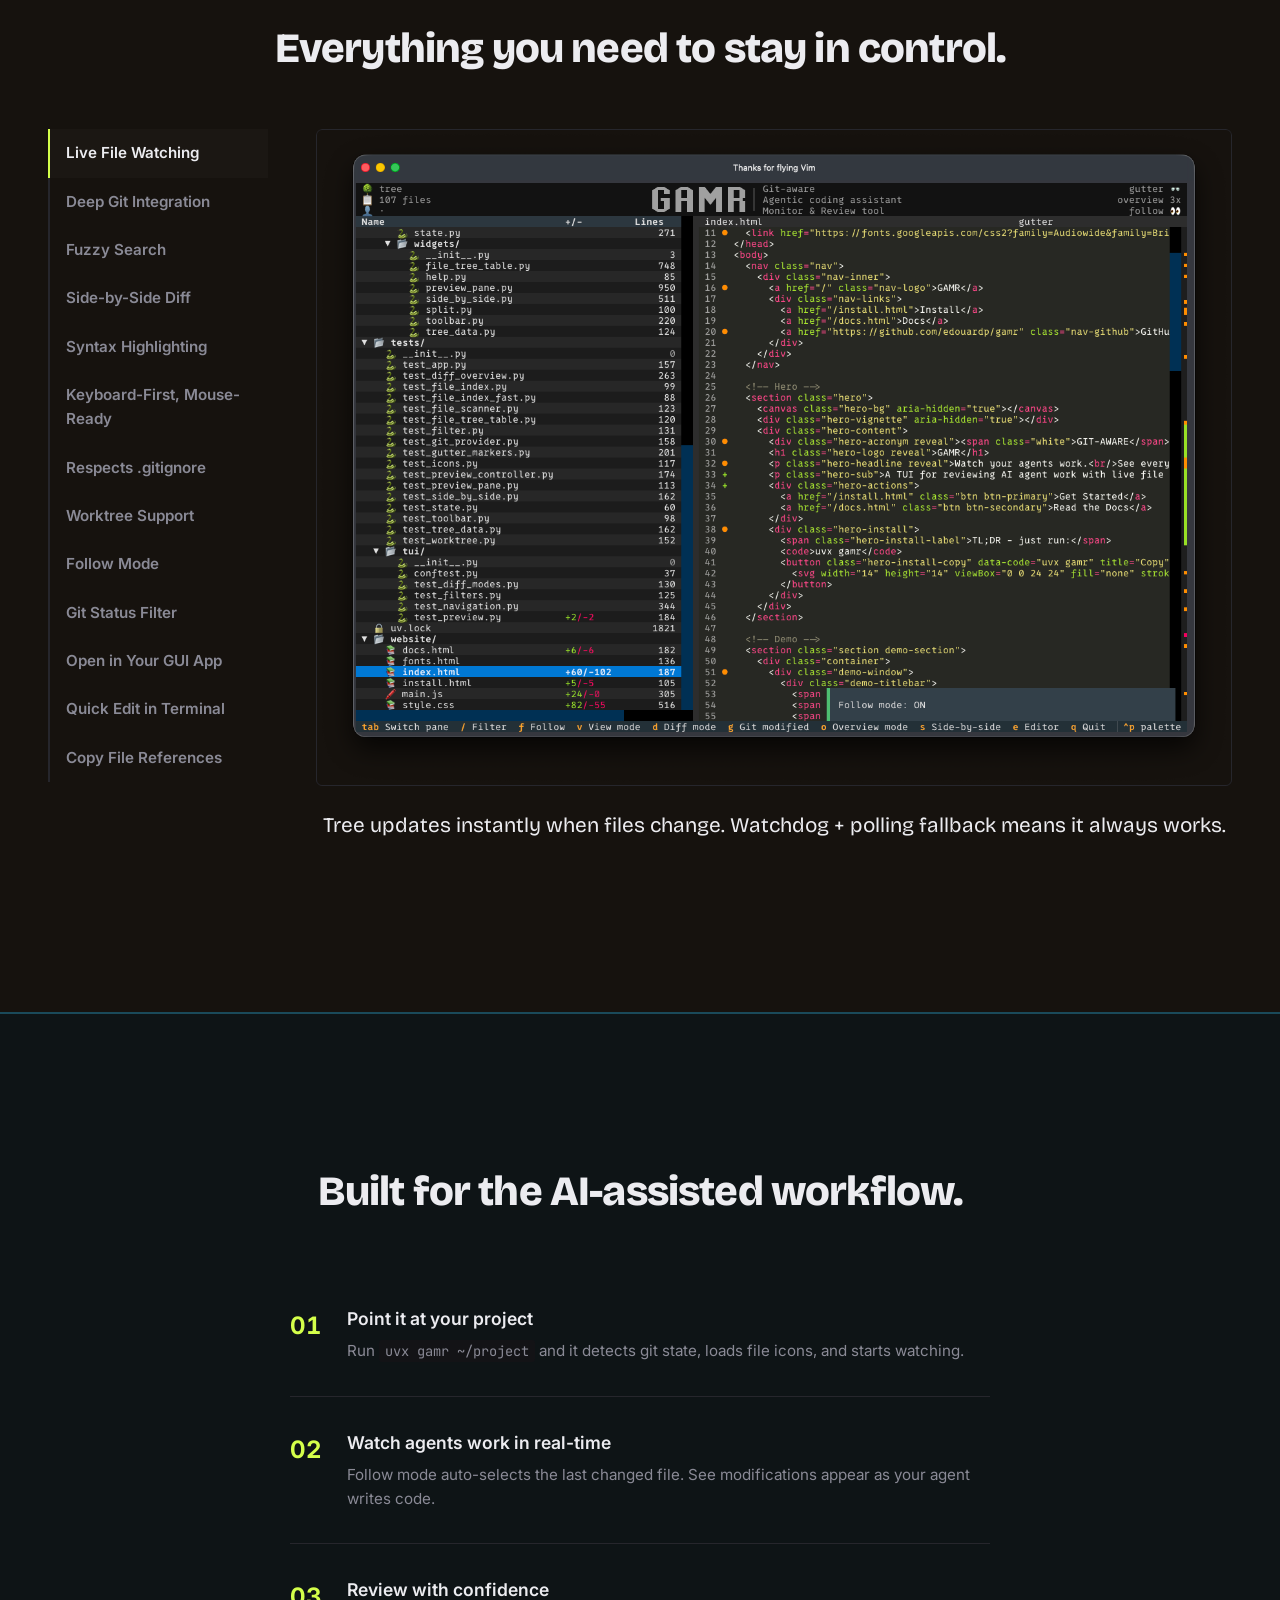
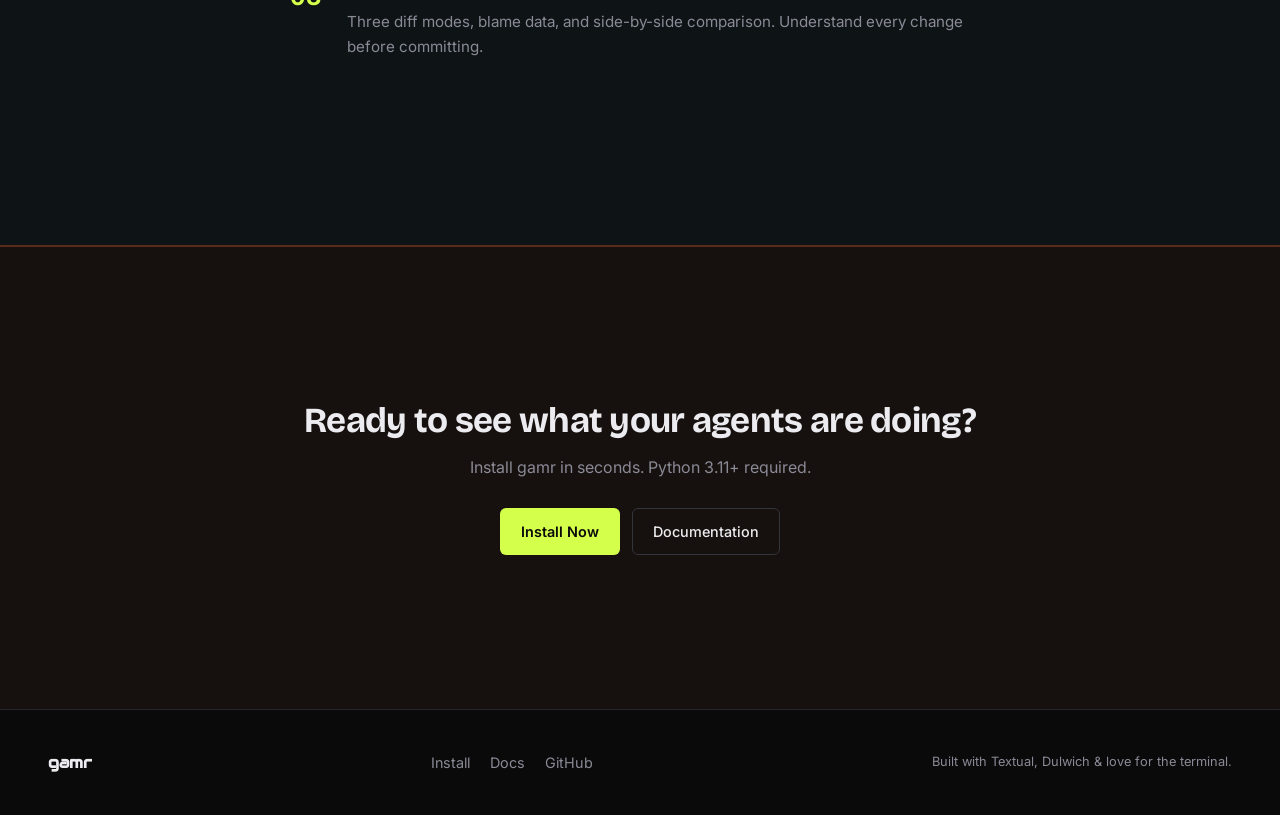
==== commit b25bcb56: "Kitty graphics logo: post-render overlay with cleanup on resize" ====
--- a/website/index.html
+++ b/website/index.html
@@ -8,16 +8,16 @@
   <link rel="stylesheet" href="style.css">
   <link rel="preconnect" href="https://fonts.googleapis.com">
   <link rel="preconnect" href="https://fonts.gstatic.com" crossorigin>
-  <link href="https://fonts.googleapis.com/css2?family=Audiowide&family=Bricolage+Grotesque:wght@700;800&family=Chakra+Petch:wght@700&family=Inter:wght@400;500;600;700;800;900&family=JetBrains+Mono:wght@400;500&display=swap" rel="stylesheet">
+  <link href="https://fonts.googleapis.com/css2?family=Audiowide&family=Bricolage+Grotesque:wght@400;700;800&family=Chakra+Petch:wght@700&family=Inter:wght@400;500;600;700;800;900&family=JetBrains+Mono:wght@400;500&display=swap" rel="stylesheet">
 </head>
 <body>
   <nav class="nav">
     <div class="nav-inner">
-      <a href="/" class="nav-logo">gamr</a>
+      <a href="/" class="nav-logo">GAMR</a>
       <div class="nav-links">
         <a href="/install.html">Install</a>
         <a href="/docs.html">Docs</a>
-        <a href="https://github.com/edouard/gamr" class="nav-github">GitHub</a>
+        <a href="https://github.com/edouardp/gamr" class="nav-github">GitHub</a>
       </div>
     </div>
   </nav>
@@ -27,15 +27,15 @@
     <canvas class="hero-bg" aria-hidden="true"></canvas>
     <div class="hero-vignette" aria-hidden="true"></div>
     <div class="hero-content">
-      <div class="hero-acronym reveal">Git-aware Agentic coding assistant Monitor &amp; Review tool</div>
+        <div class="hero-acronym reveal"><span class="white">GIT</span>-AWARE <span class="white">AGENTIC</span> CODING ASSISTANT <span class="white">MONITOR</span> &amp; <span class="white">REVIEW</span> TOOL</div>
       <h1 class="hero-logo reveal">GAMR</h1>
-      <p class="hero-headline reveal">Watch your agents work. Review every change.</p>
-      <p class="hero-sub reveal">A TUI for reviewing AI agent work with live file watching, git-aware diffs, and fuzzy search. See what changed, when, and why — without leaving your terminal.</p>
-      <div class="hero-actions reveal">
+      <p class="hero-headline reveal">Watch your agents work.<br/>See every change.</p>
+      <p class="hero-sub">A TUI for reviewing AI agent work with live file watching, git-aware diffs, and fuzzy search. See what changed, when, and why — without leaving your terminal.</p>
+      <div class="hero-actions">
         <a href="/install.html" class="btn btn-primary">Get Started</a>
         <a href="/docs.html" class="btn btn-secondary">Read the Docs</a>
       </div>
-      <div class="hero-install reveal">
+      <div class="hero-install">
         <span class="hero-install-label">TL;DR - just run:</span>
         <code>uvx gamr</code>
         <button class="hero-install-copy" data-code="uvx gamr" title="Copy">
@@ -48,7 +48,7 @@
   <!-- Demo -->
   <section class="section demo-section">
     <div class="container">
-      <div class="demo-window reveal">
+      <div class="demo-window">
         <div class="demo-titlebar">
           <span class="demo-dot red"></span>
           <span class="demo-dot yellow"></span>
@@ -72,71 +72,53 @@
   <section class="section features-section">
     <div class="container">
       <h2 class="section-title reveal">Everything you need to stay in control.</h2>
-      <div class="features-grid">
-        <div class="feature-card reveal">
-          <div class="feature-icon">👁</div>
-          <h3>Live File Watching</h3>
-          <p>Tree updates instantly when files change. Watchdog + polling fallback means it always works.</p>
+      <div class="features-split">
+        <div class="features-list">
+          <div class="features-item active" data-feature="0"><h3>Live File Watching</h3></div>
+          <div class="features-item" data-feature="1"><h3>Deep Git Integration</h3></div>
+          <div class="features-item" data-feature="2"><h3>Fuzzy Search</h3></div>
+          <div class="features-item" data-feature="3"><h3>Side-by-Side Diff</h3></div>
+          <div class="features-item" data-feature="4"><h3>Syntax Highlighting</h3></div>
+          <div class="features-item" data-feature="5"><h3>Keyboard-First, Mouse-Ready</h3></div>
+          <div class="features-item" data-feature="6"><h3>Respects .gitignore</h3></div>
+          <div class="features-item" data-feature="7"><h3>Worktree Support</h3></div>
+          <div class="features-item" data-feature="8"><h3>Follow Mode</h3></div>
+          <div class="features-item" data-feature="9"><h3>Git Status Filter</h3></div>
+          <div class="features-item" data-feature="10"><h3>Open in Your GUI App</h3></div>
+          <div class="features-item" data-feature="11"><h3>Quick Edit in Terminal</h3></div>
+          <div class="features-item" data-feature="12"><h3>Copy File References</h3></div>
         </div>
-        <div class="feature-card reveal">
-          <div class="feature-icon">⎇</div>
-          <h3>Deep Git Integration</h3>
-          <p>Pure Python via Dulwich. Status indicators, three diff modes, blame data, worktree support. No git binary needed.</p>
-        </div>
-        <div class="feature-card reveal">
-          <div class="feature-icon">🔍</div>
-          <h3>Fuzzy Search</h3>
-          <p>fzf-like filename filtering powered by RapidFuzz. Find any file in milliseconds.</p>
-        </div>
-        <div class="feature-card reveal">
-          <div class="feature-icon">◧</div>
-          <h3>Side-by-Side Diff</h3>
-          <p>Character-level change highlighting with live refresh. Old and new files aligned and syntax-highlighted.</p>
-        </div>
-        <div class="feature-card reveal">
-          <div class="feature-icon">🎨</div>
-          <h3>Syntax Highlighting</h3>
-          <p>Monokai-themed preview with line numbers, scrollable, and inline diff markers with colored backgrounds.</p>
-        </div>
-        <div class="feature-card reveal">
-          <div class="feature-icon">⌨</div>
-          <h3>Keyboard-First, Mouse-Ready</h3>
-          <p>Full navigation without a mouse — vim-style bindings, command palette, and desktop-style tree. Plus full mouse support (click, drag, resize) in <a href="https://iterm2.com/">iTerm2</a>, <a href="https://ghostty.org/">Ghostty</a>, <a href="https://sw.kovidgoyal.net/kitty/">Kitty</a>, <a href="https://wezfurlong.org/wezterm/">WezTerm</a>, and <a href="https://github.com/alacritty/alacritty">Alacritty</a>.</p>
-        </div>
-        <div class="feature-card reveal">
-          <div class="feature-icon">🙈</div>
-          <h3>Respects .gitignore</h3>
-          <p>Your node_modules, build artifacts, and .env files stay hidden. Because you don't need to see 40,000 dependencies.</p>
-        </div>
-        <div class="feature-card reveal">
-          <div class="feature-icon">🌳</div>
-          <h3>Worktree Support</h3>
-          <p>For the people who juggle linked worktrees and bare-repo layouts. You know who you are. It just works.</p>
-        </div>
-        <div class="feature-card reveal">
-          <div class="feature-icon">🎯</div>
-          <h3>Follow Mode</h3>
-          <p>Auto-selects the last changed file so you can watch your agent code in real-time. Yes, it's basically a gimmick. Impress your friends and co-workers!</p>
-        </div>
-        <div class="feature-card reveal">
-          <div class="feature-icon">Δ</div>
-          <h3>Git Status Filter</h3>
-          <p>One keypress to hide everything unchanged. See only what your agent actually touched — modified, added, deleted. Cut the noise instantly.</p>
-        </div>
-        <div class="feature-card reveal">
-          <div class="feature-icon">🖥</div>
-          <h3>Open in Your GUI App</h3>
-          <p>Launch any file in your OS default app. Review that README in your favourite markdown editor without leaving the flow.</p>
-        </div>
-        <div class="feature-card reveal">
-          <div class="feature-icon">✎</div>
-          <h3>Quick Edit in Terminal</h3>
-          <p>Open any file in your terminal editor for a quick fix. Hello nvim!</p>
-        </div>
-        <div class="feature-card reveal">
-          <div class="feature-icon">📋</div>
-          <h3>Copy File References</h3>
-          <p>See something you want to query the agent about? Just select the lines and paste the file reference. <code>src/app.py:81-85</code></p>
+        <div class="features-preview">
+          <div class="features-preview-inner">
+            <div class="features-media" data-feature="0"><img src="images/follow-gutter.png" alt="Live File Watching"></div>
+            <div class="features-media" data-feature="1" hidden><img src="images/full-diff.png" alt="Git Integration"></div>
+            <div class="features-media" data-feature="2" hidden><img src="images/fuzzy-search.png" alt="Fuzzy Search"></div>
+            <div class="features-media" data-feature="3" hidden><img src="images/side-by-side.png" alt="Side-by-Side Diff"></div>
+            <div class="features-media" data-feature="4" hidden><img src="images/syntax-highlight.png" alt="Syntax Highlighting"></div>
+            <div class="features-media" data-feature="5" hidden><img src="images/keyboard-help.png" alt="Keyboard Shortcuts"></div>
+            <div class="features-media" data-feature="6" hidden><img src="images/gitignore.png" alt=".gitignore"></div>
+            <div class="features-media" data-feature="7" hidden><img src="images/tree-full.png" alt="Worktrees"></div>
+            <div class="features-media" data-feature="8" hidden><img src="images/follow-on.png" alt="Follow Mode"></div>
+            <div class="features-media" data-feature="9" hidden><img src="images/git-modified-filter.png" alt="Git Filter"></div>
+            <div class="features-media" data-feature="10" hidden><img src="images/open-gui-overlay.png" alt="Open in GUI"></div>
+            <div class="features-media" data-feature="11" hidden><img src="images/editor-nvim.png" alt="Terminal Editor"></div>
+            <div class="features-media" data-feature="12" hidden><img src="images/copy-file-ref.png" alt="Copy References"></div>
+          </div>
+          <div class="features-desc">
+            <p data-feature="0">Tree updates instantly when files change. Watchdog + polling fallback means it always works.</p>
+            <p data-feature="1" hidden>Pure Python via Dulwich. Status indicators, three diff modes, blame data, worktree support. No git binary needed.</p>
+            <p data-feature="2" hidden>fzf-like filename filtering powered by RapidFuzz. Find any file in milliseconds.</p>
+            <p data-feature="3" hidden>Character-level change highlighting with live refresh. Old and new files aligned and syntax-highlighted.</p>
+            <p data-feature="4" hidden>Monokai-themed preview with line numbers, scrollable, and inline diff markers with colored backgrounds.</p>
+            <p data-feature="5" hidden>Full navigation without a mouse — vim-style bindings, command palette, and desktop-style tree. Plus full mouse support in <a href="https://iterm2.com/">iTerm2</a>, <a href="https://ghostty.org/">Ghostty</a>, <a href="https://sw.kovidgoyal.net/kitty/">Kitty</a>, <a href="https://wezfurlong.org/wezterm/">WezTerm</a>, and <a href="https://github.com/alacritty/alacritty">Alacritty</a>.</p>
+            <p data-feature="6" hidden>Your node_modules, build artifacts, and .env files stay hidden. Because you don't need to see 40,000 dependencies.</p>
+            <p data-feature="7" hidden>For the people who juggle linked worktrees and bare-repo layouts. You know who you are. It just works.</p>
+            <p data-feature="8" hidden>Auto-selects the last changed file so you can watch your agent code in real-time. Yes, it's basically a gimmick. Impress your friends and co-workers!</p>
+            <p data-feature="9" hidden>One keypress to hide everything unchanged. See only what your agent actually touched — modified, added, deleted. Cut the noise instantly.</p>
+            <p data-feature="10" hidden>Launch any file in your OS default app. Review that README in your favourite markdown editor without leaving the flow.</p>
+            <p data-feature="11" hidden>Open any file in your terminal editor for a quick fix. Hello nvim!</p>
+            <p data-feature="12" hidden>See something you want to query the agent about? Just select the lines and paste the file reference. <code>src/app.py:81-85</code></p>
+          </div>
         </div>
       </div>
     </div>
@@ -147,21 +129,21 @@
     <div class="container">
       <h2 class="section-title reveal">Built for the AI-assisted workflow.</h2>
       <div class="how-steps">
-        <div class="how-step reveal">
+        <div class="how-step">
           <div class="how-number">01</div>
           <div class="how-content">
             <h3>Point it at your project</h3>
             <p>Run <code>uvx gamr ~/project</code> and it detects git state, loads file icons, and starts watching.</p>
           </div>
         </div>
-        <div class="how-step reveal">
+        <div class="how-step">
           <div class="how-number">02</div>
           <div class="how-content">
             <h3>Watch agents work in real-time</h3>
             <p>Follow mode auto-selects the last changed file. See modifications appear as your agent writes code.</p>
           </div>
         </div>
-        <div class="how-step reveal">
+        <div class="how-step">
           <div class="how-number">03</div>
           <div class="how-content">
             <h3>Review with confidence</h3>
@@ -172,35 +154,11 @@
     </div>
   </section>
 
-  <!-- Stats / Highlights -->
-  <section class="section stats-section">
-    <div class="container">
-      <div class="stats-grid reveal">
-        <div class="stat">
-          <div class="stat-value">3</div>
-          <div class="stat-label">View modes</div>
-        </div>
-        <div class="stat">
-          <div class="stat-value">3</div>
-          <div class="stat-label">Diff modes</div>
-        </div>
-        <div class="stat">
-          <div class="stat-value">0</div>
-          <div class="stat-label">External git deps</div>
-        </div>
-        <div class="stat">
-          <div class="stat-value">29</div>
-          <div class="stat-label">Architecture decisions</div>
-        </div>
-      </div>
-    </div>
-  </section>
-
   <!-- CTA -->
   <section class="section cta-section">
     <div class="container">
-      <div class="cta-content reveal">
-        <h2>Ready to see what your agents are doing?</h2>
+      <div class="cta-content">
+        <h2 class="section-title reveal">Ready to see what your agents are doing?</h2>
         <p>Install gamr in seconds. Python 3.11+ required.</p>
         <div class="hero-actions">
           <a href="/install.html" class="btn btn-primary">Install Now</a>
@@ -217,7 +175,7 @@
         <div class="footer-links">
           <a href="/install.html">Install</a>
           <a href="/docs.html">Docs</a>
-          <a href="https://github.com/edouard/gamr">GitHub</a>
+          <a href="https://github.com/edouardp/gamr">GitHub</a>
         </div>
         <div class="footer-copy">Built with Textual, Dulwich &amp; love for the terminal.</div>
       </div>
--- a/website/style.css
+++ b/website/style.css
@@ -11,14 +11,14 @@
   --text-dim: #8a8a96;
   --accent: #d4ff4a;
   --accent-fg: #0a0a0b;
-  --purple: #a855f7;
+  --text-light: #c8c8d0;
   --font: 'Inter', -apple-system, BlinkMacSystemFont, sans-serif;
   --font-display: 'Bricolage Grotesque', sans-serif;
   --font-logo: 'Audiowide', sans-serif;
   --mono: 'JetBrains Mono', ui-monospace, monospace;
   --radius: 6px;
   --radius-sm: 4px;
-  --max-w: 1200px;
+  --max-w: 1400px;
   --section-pad: clamp(80px, 12vw, 160px);
 }
 
@@ -100,8 +100,8 @@
   background: radial-gradient(
     circle at center,
     transparent 0%,
-    transparent 25%,
-    rgba(0, 0, 0, 0.75) 100%
+    transparent 10%,
+    rgba(0, 0, 0, 0.85) 100%
   );
 }
 .hero-content { position: relative; max-width: 800px; z-index: 1; }
@@ -124,8 +124,10 @@
 }
 .hero-acronym {
   font-size: 0.8rem;
-  color: var(--purple);
+  color: #a0a0b0;
   letter-spacing: 0.1em;
+}
+.hero-acronym .white { color: var(--text); }
   text-transform: uppercase;
   margin-bottom: 24px;
   font-family: var(--mono);
@@ -141,7 +143,7 @@
 }
 .hero-sub {
   font-size: clamp(0.95rem, 1.4vw, 1.05rem);
-  color: var(--purple);
+  color: var(--text-light);
   max-width: 560px;
   margin: 0 auto 36px;
   line-height: 1.6;
@@ -207,13 +209,11 @@
   color: var(--text);
 }
 
-/* Section backgrounds: CRT/phosphor-inspired dark hues.
-   Each section has a distinct hue tint and a thin top accent stripe. */
-.demo-section      { background: #0a1018; border-top: 2px solid #1e3a5a; }       /* cyan-blue: technical */
-.features-section  { background: #14100a; border-top: 2px solid #5a3a1a; }       /* amber: warm */
-.how-section       { background: #120a14; border-top: 2px solid #4a1a5a; }       /* magenta */
-.stats-section     { background: #08120f; border-top: 2px solid #1a4a3a; }       /* teal */
-.cta-section       { background: #150a0e; border-top: 2px solid #5a1a2a; }       /* red-rose */
+/* Section backgrounds: alternating warm/cool dark tones */
+.demo-section      { background: #0e1117; border-top: 2px solid #1e3a5a; }
+.features-section  { background: #16120e; border-top: 2px solid #5a3a1a; }
+.how-section       { background: #0e1416; border-top: 2px solid #1a4a5a; }
+.cta-section       { background: #16100e; border-top: 2px solid #5a2a1a; }
 
 .demo-window {
   background: var(--bg-raised);
@@ -251,27 +251,101 @@
 .diff-del { color: #f87171; }
 
 /* === Features Grid === */
-.features-grid {
+/* === Features Split === */
+.features-split {
   display: grid;
-  grid-template-columns: repeat(auto-fit, minmax(320px, 1fr));
-  gap: 1px;
-  background: var(--border);
-  border: 1px solid var(--border);
+  grid-template-columns: 220px 1fr;
+  gap: 48px;
+  align-items: start;
+}
+.features-list { display: flex; flex-direction: column; }
+.features-item {
+  padding: 12px 16px;
+  border-left: 2px solid var(--border);
+  cursor: pointer;
+  transition: border-color 0.2s, background 0.2s;
+}
+.features-item:hover,
+.features-item.active {
+  border-left-color: var(--accent);
+  background: rgba(255,255,255,0.02);
+}
+.features-item h3 {
+  font-size: 0.95rem;
+  font-weight: 600;
+  margin: 0;
+  color: var(--text-dim);
+  transition: color 0.2s;
+}
+.features-item:hover h3,
+.features-item.active h3 { color: var(--text); }
+.features-item a { color: var(--text); border-bottom: 1px solid var(--border-strong); }
+.features-item a:hover { color: var(--accent); border-color: var(--accent); }
+.features-preview {
+  position: sticky;
+  top: 100px;
+  align-self: start;
+}
+.features-desc {
+  margin-top: 16px;
+  min-height: 48px;
+}
+.features-desc p {
+  color: var(--text);
+  font-family: var(--font-display);
+  font-size: 1.3rem;
+  font-weight: 400;
+  line-height: 1.5;
+  text-align: center;
+}
+.features-desc p[hidden] { display: none; }
+.features-preview-inner {
   border-radius: var(--radius);
   overflow: hidden;
 }
-.feature-card {
-  background: var(--bg);
-  padding: 32px 28px;
-  transition: background 0.15s;
-}
-.feature-card:hover { background: var(--bg-raised); }
-.feature-icon { font-size: 1.25rem; margin-bottom: 14px; color: var(--text-dim); font-family: var(--mono); }
-.features-section .feature-icon { color: #d4a04a; }   /* amber accent for features section */
-.feature-card h3 { font-size: 1.05rem; font-weight: 600; margin-bottom: 8px; color: var(--text); }
-.feature-card p { color: var(--text-dim); font-size: 0.9rem; line-height: 1.6; }
-.feature-card a { color: var(--text); border-bottom: 1px solid var(--border-strong); }
-.feature-card a:hover { color: var(--accent); border-color: var(--accent); }
+.features-media { width: 100%; height: 100%; }
+.features-media[hidden] { display: none; }
+.features-media img {
+  width: 100%;
+  height: auto;
+  border-radius: var(--radius);
+  border: 1px solid var(--border);
+  cursor: pointer;
+}
+
+/* === Lightbox === */
+.lightbox {
+  position: fixed;
+  inset: 0;
+  z-index: 1000;
+  background: rgba(0,0,0,0.9);
+  display: flex;
+  align-items: center;
+  justify-content: center;
+  cursor: pointer;
+}
+.lightbox img {
+  max-width: 92vw;
+  max-height: 92vh;
+  border-radius: var(--radius);
+  box-shadow: 0 0 60px rgba(0,0,0,0.5);
+}
+.lightbox-close {
+  position: absolute;
+  top: 20px;
+  right: 24px;
+  background: none;
+  border: none;
+  color: var(--text-dim);
+  font-size: 2rem;
+  cursor: pointer;
+  line-height: 1;
+}
+.lightbox-close:hover { color: var(--text); }
+@media (max-width: 768px) {
+  .features-split { grid-template-columns: 1fr; }
+  .features-preview { position: static; margin-top: 24px; }
+}
 
 /* === How it Works === */
 .how-steps { max-width: 700px; margin: 0 auto; }
@@ -285,42 +359,17 @@
 .how-number {
   font-size: 1.5rem;
   font-weight: 700;
-  color: var(--text-dim);
+  color: var(--accent);
   font-family: var(--font-mono);
   flex-shrink: 0;
   padding-top: 2px;
   letter-spacing: 0.02em;
   font-variant-numeric: tabular-nums;
 }
-.how-section .how-number { color: #c46ad4; }   /* magenta accent for how section */
 .how-content h3 { font-size: 1.1rem; font-weight: 600; margin-bottom: 6px; color: var(--text); }
 .how-content p { color: var(--text-dim); line-height: 1.6; font-size: 0.95rem; }
 
 /* === Stats === */
-.stats-grid {
-  display: grid;
-  grid-template-columns: repeat(auto-fit, minmax(150px, 1fr));
-  gap: 1px;
-  background: var(--border);
-  border: 1px solid var(--border);
-  border-radius: var(--radius);
-  overflow: hidden;
-}
-.stat {
-  background: var(--bg);
-  padding: 32px 16px;
-  text-align: center;
-}
-.stat-value {
-  font-size: 2.25rem;
-  font-weight: 700;
-  color: var(--text);
-  font-family: var(--font-display);
-  letter-spacing: -0.02em;
-}
-.stats-section .stat-value { color: #6ad4c4; }   /* teal accent for stats section */
-.stat-label { color: var(--text-dim); font-size: 0.85rem; margin-top: 4px; font-family: var(--mono); }
-
 /* === CTA === */
 .cta-section { text-align: center; }
 .cta-content h2 { font-size: clamp(1.6rem, 3vw, 2.2rem); font-weight: 700; margin-bottom: 12px; color: var(--text); letter-spacing: -0.02em; }
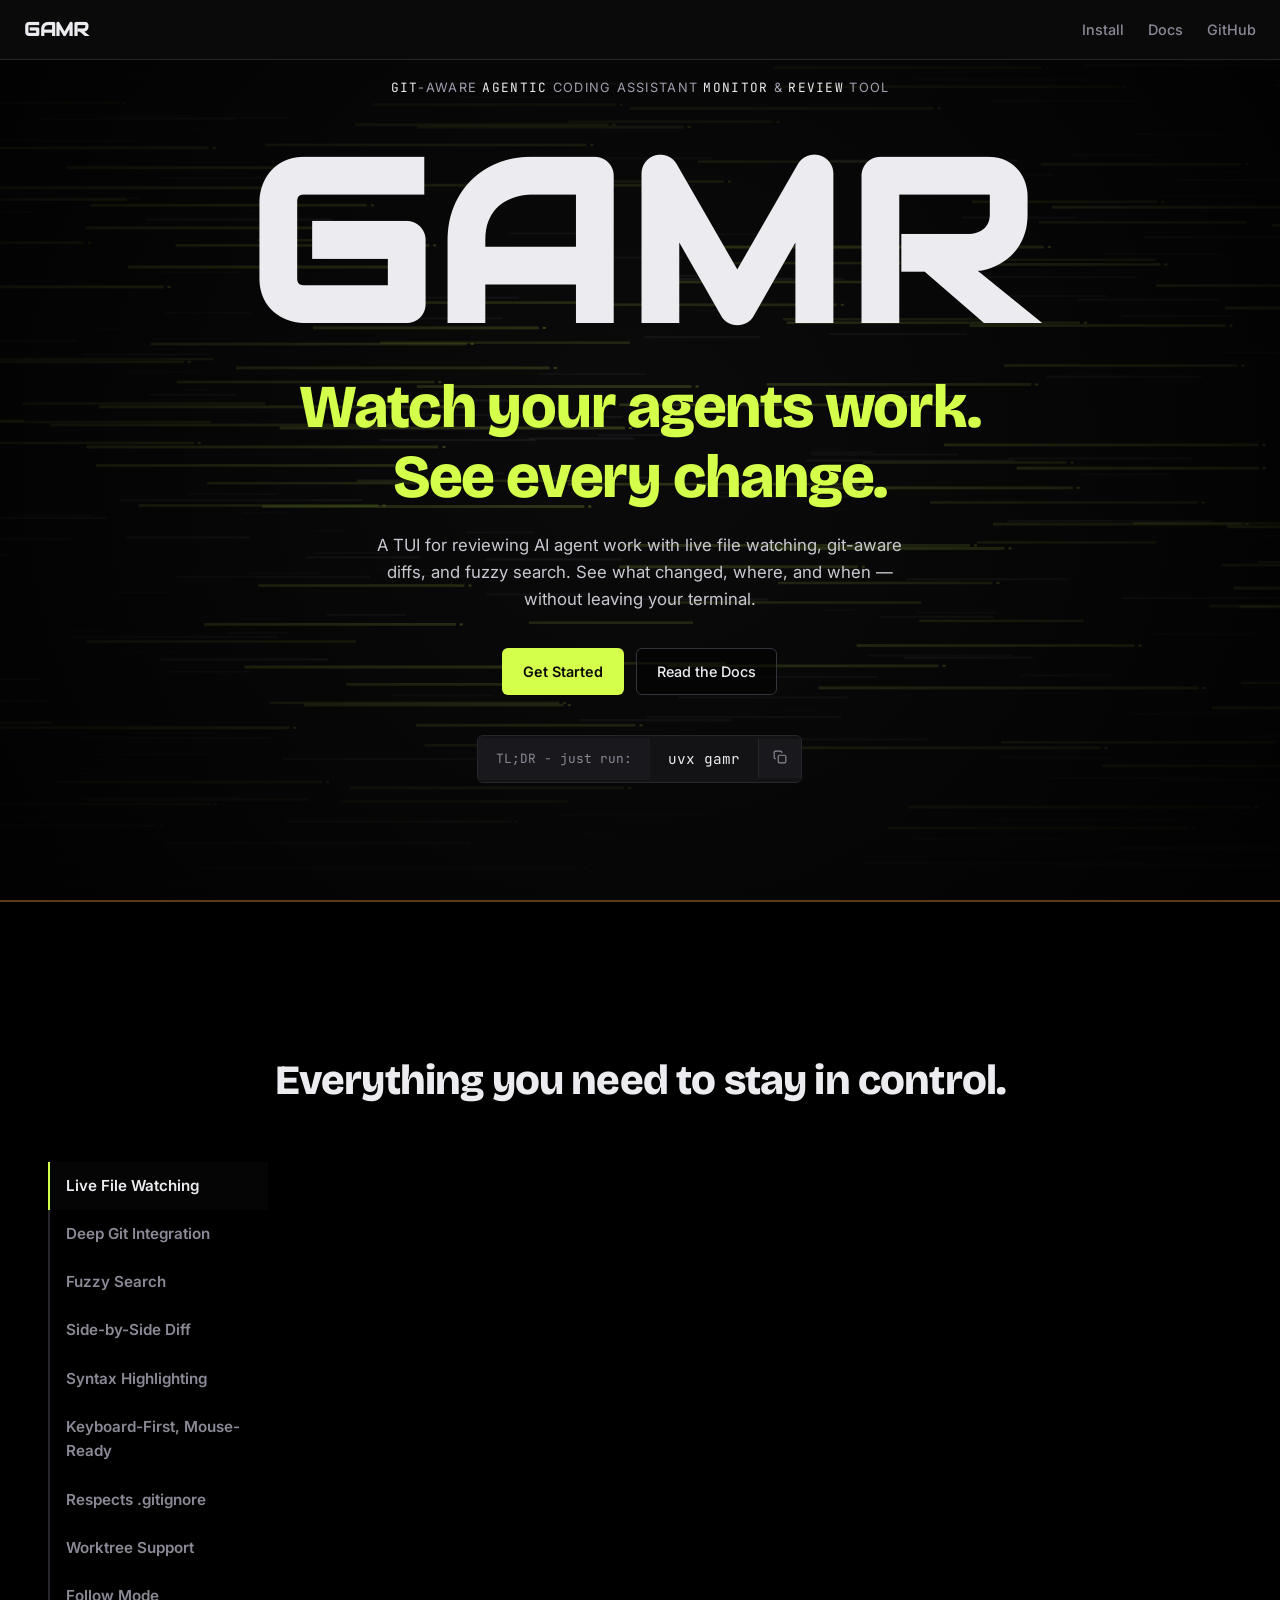
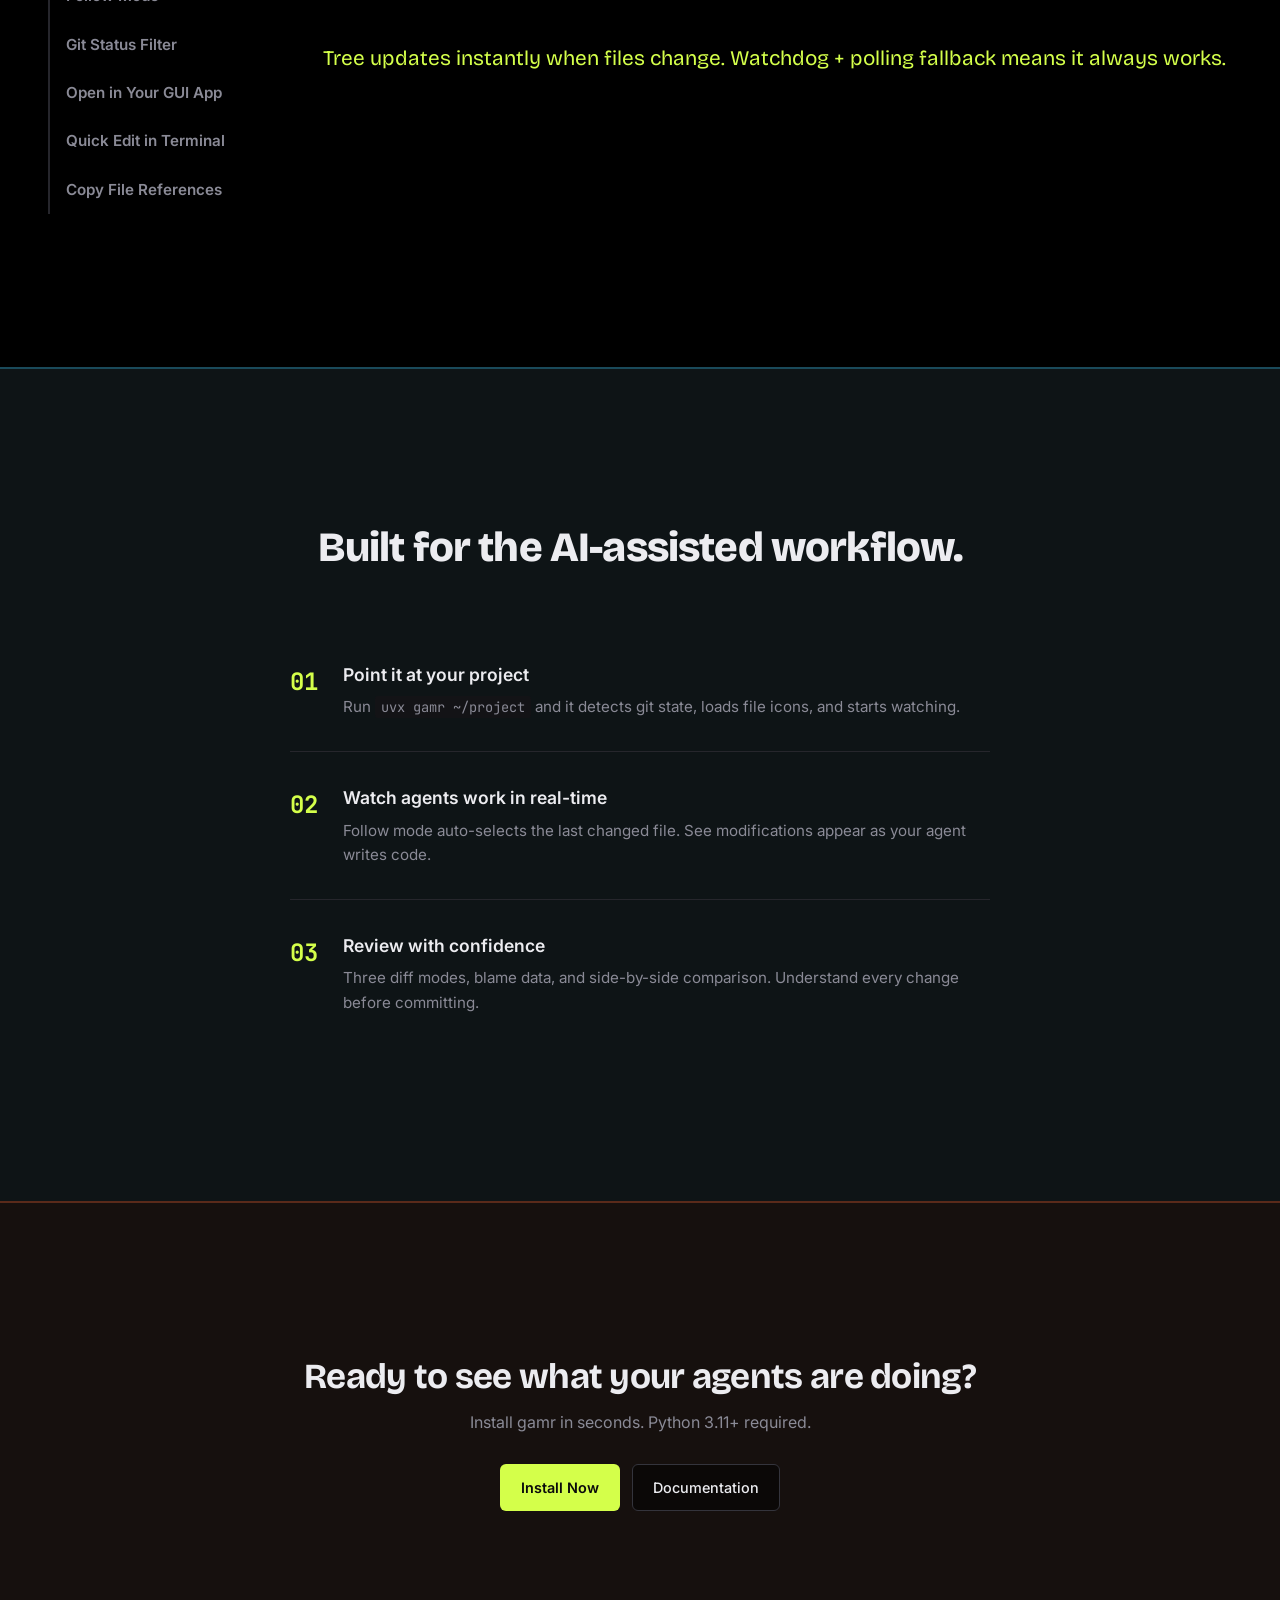
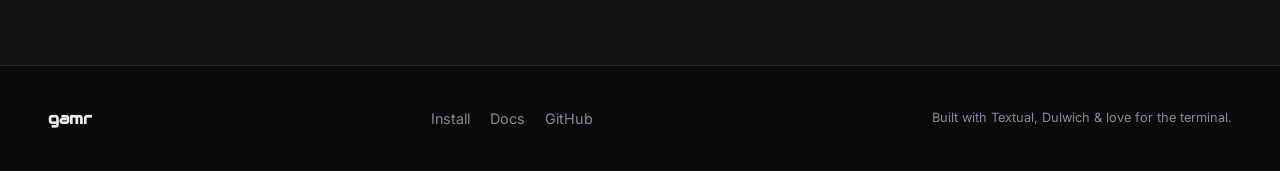
==== commit 0e6c7179: "Website: mp4 demos, docs rewrite, kitty logo refactor, focus highlights, terminal title fixes" ====
--- a/website/index.html
+++ b/website/index.html
@@ -30,7 +30,7 @@
         <div class="hero-acronym reveal"><span class="white">GIT</span>-AWARE <span class="white">AGENTIC</span> CODING ASSISTANT <span class="white">MONITOR</span> &amp; <span class="white">REVIEW</span> TOOL</div>
       <h1 class="hero-logo reveal">GAMR</h1>
       <p class="hero-headline reveal">Watch your agents work.<br/>See every change.</p>
-      <p class="hero-sub">A TUI for reviewing AI agent work with live file watching, git-aware diffs, and fuzzy search. See what changed, when, and why — without leaving your terminal.</p>
+      <p class="hero-sub">A TUI for reviewing AI agent work with live file watching, git-aware diffs, and fuzzy search. See what changed, where, and when — without leaving your terminal.</p>
       <div class="hero-actions">
         <a href="/install.html" class="btn btn-primary">Get Started</a>
         <a href="/docs.html" class="btn btn-secondary">Read the Docs</a>
@@ -45,28 +45,6 @@
     </div>
   </section>
 
-  <!-- Demo -->
-  <section class="section demo-section">
-    <div class="container">
-      <div class="demo-window">
-        <div class="demo-titlebar">
-          <span class="demo-dot red"></span>
-          <span class="demo-dot yellow"></span>
-          <span class="demo-dot green"></span>
-          <span class="demo-title">gamr ~/project</span>
-        </div>
-        <div class="demo-body">
-          <pre class="demo-code"><span class="dim">┃</span> <span class="file-m">M</span> src/app.py            <span class="dim">│</span> <span class="diff-add">+  def handle_event(self):</span>
-<span class="dim">┃</span> <span class="file-m">M</span> src/models.py         <span class="dim">│</span> <span class="diff-add">+      self.state.update()</span>
-<span class="dim">┃</span> <span class="file-a">A</span> src/services/new.py   <span class="dim">│</span> <span class="diff-del">-      old_handler()</span>
-<span class="dim">┃</span> <span class="file-d">D</span> src/legacy.py         <span class="dim">│</span> <span class="diff-add">+      new_handler()</span>
-<span class="dim">┃</span>   src/widgets/          <span class="dim">│</span>
-<span class="dim">┃</span> <span class="file-m">M</span> tests/test_app.py     <span class="dim">│</span> <span class="dim">  @@ -42,6 +42,8 @@</span>
-<span class="dim">┃</span>   README.md             <span class="dim">│</span> <span class="diff-add">+  assert result.ok</span></pre>
-        </div>
-      </div>
-    </div>
-  </section>
 
   <!-- Features -->
   <section class="section features-section">
@@ -90,19 +68,19 @@
         </div>
         <div class="features-preview">
           <div class="features-preview-inner">
-            <div class="features-media" data-feature="0"><img src="images/follow-gutter.png" alt="Live File Watching"></div>
-            <div class="features-media" data-feature="1" hidden><img src="images/full-diff.png" alt="Git Integration"></div>
-            <div class="features-media" data-feature="2" hidden><img src="images/fuzzy-search.png" alt="Fuzzy Search"></div>
-            <div class="features-media" data-feature="3" hidden><img src="images/side-by-side.png" alt="Side-by-Side Diff"></div>
-            <div class="features-media" data-feature="4" hidden><img src="images/syntax-highlight.png" alt="Syntax Highlighting"></div>
-            <div class="features-media" data-feature="5" hidden><img src="images/keyboard-help.png" alt="Keyboard Shortcuts"></div>
-            <div class="features-media" data-feature="6" hidden><img src="images/gitignore.png" alt=".gitignore"></div>
-            <div class="features-media" data-feature="7" hidden><img src="images/tree-full.png" alt="Worktrees"></div>
-            <div class="features-media" data-feature="8" hidden><img src="images/follow-on.png" alt="Follow Mode"></div>
-            <div class="features-media" data-feature="9" hidden><img src="images/git-modified-filter.png" alt="Git Filter"></div>
-            <div class="features-media" data-feature="10" hidden><img src="images/open-gui-overlay.png" alt="Open in GUI"></div>
-            <div class="features-media" data-feature="11" hidden><img src="images/editor-nvim.png" alt="Terminal Editor"></div>
-            <div class="features-media" data-feature="12" hidden><img src="images/copy-file-ref.png" alt="Copy References"></div>
+            <div class="features-media" data-feature="0"><video src="images/file-watching.mp4" autoplay muted loop playsinline></video></div>
+            <div class="features-media" data-feature="1" hidden><video src="images/git.mp4" autoplay muted loop playsinline></video></div>
+            <div class="features-media" data-feature="2" hidden><video src="images/fuzzy-find.mp4" autoplay muted loop playsinline></video></div>
+            <div class="features-media" data-feature="3" hidden><video src="images/side-by-side-diff.mp4" autoplay muted loop playsinline></video></div>
+            <div class="features-media" data-feature="4" hidden><video src="images/syntax-highlighting.mp4" autoplay muted loop playsinline></video></div>
+            <div class="features-media" data-feature="5" hidden><video src="images/mouse-and-kbd.mp4" autoplay muted loop playsinline></video></div>
+            <div class="features-media" data-feature="6" hidden><video src="images/gitignore.mp4" autoplay muted loop playsinline></video></div>
+            <div class="features-media" data-feature="7" hidden><video src="images/worktree-support.mp4" autoplay muted loop playsinline></video></div>
+            <div class="features-media" data-feature="8" hidden><video src="images/follow-mode.mp4" autoplay muted loop playsinline></video></div>
+            <div class="features-media" data-feature="9" hidden><video src="images/git-status-filter.mp4" autoplay muted loop playsinline></video></div>
+            <div class="features-media" data-feature="10" hidden><video src="images/open-default-app.mp4" autoplay muted loop playsinline></video></div>
+            <div class="features-media" data-feature="11" hidden><video src="images/quick-edit.mp4" autoplay muted playsinline></video></div>
+            <div class="features-media" data-feature="12" hidden><video src="images/copy-file-and-line-ref.mp4" autoplay muted loop playsinline></video></div>
           </div>
           <div class="features-desc">
             <p data-feature="0">Tree updates instantly when files change. Watchdog + polling fallback means it always works.</p>
--- a/website/style.css
+++ b/website/style.css
@@ -36,6 +36,7 @@
 a { color: var(--text); text-decoration: none; transition: color 0.15s; }
 a:hover { color: var(--accent); }
 code { font-family: var(--mono); font-size: 0.9em; background: var(--bg-raised); padding: 2px 6px; border-radius: 3px; }
+kbd { font-family: var(--mono); font-size: 0.85em; background: var(--bg-card); border: 1px solid var(--border); padding: 2px 6px; border-radius: 4px; color: var(--text); }
 
 .container { max-width: var(--max-w); margin: 0 auto; padding: 0 24px; }
 .container-narrow { max-width: 800px; margin: 0 auto; padding: 0 24px; }
@@ -126,15 +127,16 @@
   font-size: 0.8rem;
   color: #a0a0b0;
   letter-spacing: 0.1em;
-}
-.hero-acronym .white { color: var(--text); }
+  margin-top: -80px;
+  margin-bottom: 34px;
+}
+.hero-acronym .white { color: var(--text);
   text-transform: uppercase;
-  margin-bottom: 24px;
   font-family: var(--mono);
 }
 .hero-headline {
   font-family: var(--font-display);
-  font-size: clamp(2rem, 4.5vw, 3.4rem);
+  font-size: clamp(2.2rem, 5vw, 3.8rem);
   font-weight: 800;
   line-height: 1.15;
   margin-bottom: 20px;
@@ -145,7 +147,7 @@
   font-size: clamp(0.95rem, 1.4vw, 1.05rem);
   color: var(--text-light);
   max-width: 560px;
-  margin: 0 auto 36px;
+  margin: 20px auto 36px;
   line-height: 1.6;
 }
 .hero-actions { display: flex; gap: 12px; justify-content: center; flex-wrap: wrap; }
@@ -190,7 +192,7 @@
 }
 .btn-primary:hover { background: #c4ef3a; color: var(--accent-fg); }
 .btn-secondary {
-  background: transparent;
+  background: rgba(0, 0, 0, 0.5);
   color: var(--text);
   border-color: var(--border-strong);
 }
@@ -210,45 +212,10 @@
 }
 
 /* Section backgrounds: alternating warm/cool dark tones */
-.demo-section      { background: #0e1117; border-top: 2px solid #1e3a5a; }
-.features-section  { background: #16120e; border-top: 2px solid #5a3a1a; }
+.features-section  { background: #000000; border-top: 2px solid #5a3a1a; }
 .how-section       { background: #0e1416; border-top: 2px solid #1a4a5a; }
 .cta-section       { background: #16100e; border-top: 2px solid #5a2a1a; }
-
-.demo-window {
-  background: var(--bg-raised);
-  border: 1px solid var(--border);
-  border-radius: var(--radius);
-  overflow: hidden;
-  max-width: 900px;
-  margin: 0 auto;
-}
-.demo-titlebar {
-  display: flex;
-  align-items: center;
-  gap: 8px;
-  padding: 12px 16px;
-  background: var(--bg-card);
-  border-bottom: 1px solid var(--border);
-}
-.demo-dot { width: 11px; height: 11px; border-radius: 50%; background: var(--border); }
-.demo-dot.red { background: #ff5f57; }
-.demo-dot.yellow { background: #febc2e; }
-.demo-dot.green { background: #28c840; }
-.demo-title { margin-left: 12px; font-size: 0.8rem; color: var(--text-dim); font-family: var(--mono); }
-.demo-body { padding: 20px 24px; overflow-x: auto; }
-.demo-code {
-  font-family: var(--mono);
-  font-size: 0.85rem;
-  line-height: 1.8;
-  color: var(--text);
-}
 .dim { color: var(--text-dim); }
-.file-m { color: #fbbf24; }
-.file-a { color: #34d399; }
-.file-d { color: #f87171; }
-.diff-add { color: #34d399; }
-.diff-del { color: #f87171; }
 
 /* === Features Grid === */
 /* === Features Split === */
@@ -291,7 +258,7 @@
   min-height: 48px;
 }
 .features-desc p {
-  color: var(--text);
+  color: var(--accent);
   font-family: var(--font-display);
   font-size: 1.3rem;
   font-weight: 400;
@@ -309,8 +276,12 @@
   width: 100%;
   height: auto;
   border-radius: var(--radius);
-  border: 1px solid var(--border);
   cursor: pointer;
+}
+.features-media video {
+  width: 100%;
+  height: auto;
+  border-radius: var(--radius);
 }
 
 /* === Lightbox === */
@@ -360,7 +331,7 @@
   font-size: 1.5rem;
   font-weight: 700;
   color: var(--accent);
-  font-family: var(--font-mono);
+  font-family: var(--mono);
   flex-shrink: 0;
   padding-top: 2px;
   letter-spacing: 0.02em;
@@ -374,6 +345,74 @@
 .cta-section { text-align: center; }
 .cta-content h2 { font-size: clamp(1.6rem, 3vw, 2.2rem); font-weight: 700; margin-bottom: 12px; color: var(--text); letter-spacing: -0.02em; }
 .cta-content p { color: var(--text-dim); font-size: 1rem; margin-bottom: 28px; }
+
+/* === Keycap === */
+.docs-section-title {
+  font-family: var(--font-display);
+  font-size: clamp(1.8rem, 3.5vw, 2.6rem);
+  font-weight: 800;
+  color: var(--accent);
+  letter-spacing: -0.02em;
+  margin-top: 80px;
+  margin-bottom: 40px;
+  padding-bottom: 16px;
+  border-bottom: 1px solid var(--border);
+}
+.docs-section-title:first-of-type { margin-top: 0; }
+
+.keycap-row {
+  display: flex;
+  gap: 12px;
+  flex-wrap: wrap;
+  margin-bottom: 16px;
+}
+.keycap {
+  display: inline-flex;
+  flex-direction: column;
+  min-width: 72px;
+  min-height: 56px;
+  padding: 8px 12px;
+  background: linear-gradient(180deg, #2a2a30 0%, #1a1a1f 100%);
+  border: 1px solid #3a3a42;
+  border-bottom: 3px solid #222228;
+  border-radius: 8px;
+  box-shadow: 0 2px 4px rgba(0,0,0,0.3), inset 0 1px 0 rgba(255,255,255,0.05);
+}
+.keycap-letter {
+  font-family: var(--mono);
+  font-size: 1.3rem;
+  font-weight: 700;
+  color: var(--text);
+  line-height: 1;
+}
+.keycap-label {
+  font-size: 0.6rem;
+  color: var(--text-dim);
+  margin-top: auto;
+  align-self: flex-end;
+  line-height: 1;
+}
+.mouse-row {
+  display: flex;
+  align-items: center;
+  gap: 10px;
+  margin-bottom: 16px;
+  color: var(--text-dim);
+  font-size: 0.9rem;
+}
+.mouse-icon {
+  width: 28px;
+  height: 28px;
+  flex-shrink: 0;
+  color: var(--text-dim);
+}
+.mouse-icon-inline {
+  width: 20px;
+  height: 20px;
+  vertical-align: middle;
+  color: var(--text-dim);
+}
+
 .footer {
   padding: 40px 24px;
   border-top: 1px solid var(--border);
@@ -396,6 +435,7 @@
 .hero-small h1 { font-size: clamp(2rem, 4vw, 3rem); margin-bottom: 12px; }
 
 .install-block, .docs-block { margin-bottom: 56px; }
+.docs-block p + p { margin-top: 12px; }
 .install-block h2, .docs-block h2 {
   font-size: 1.25rem;
   font-weight: 600;
